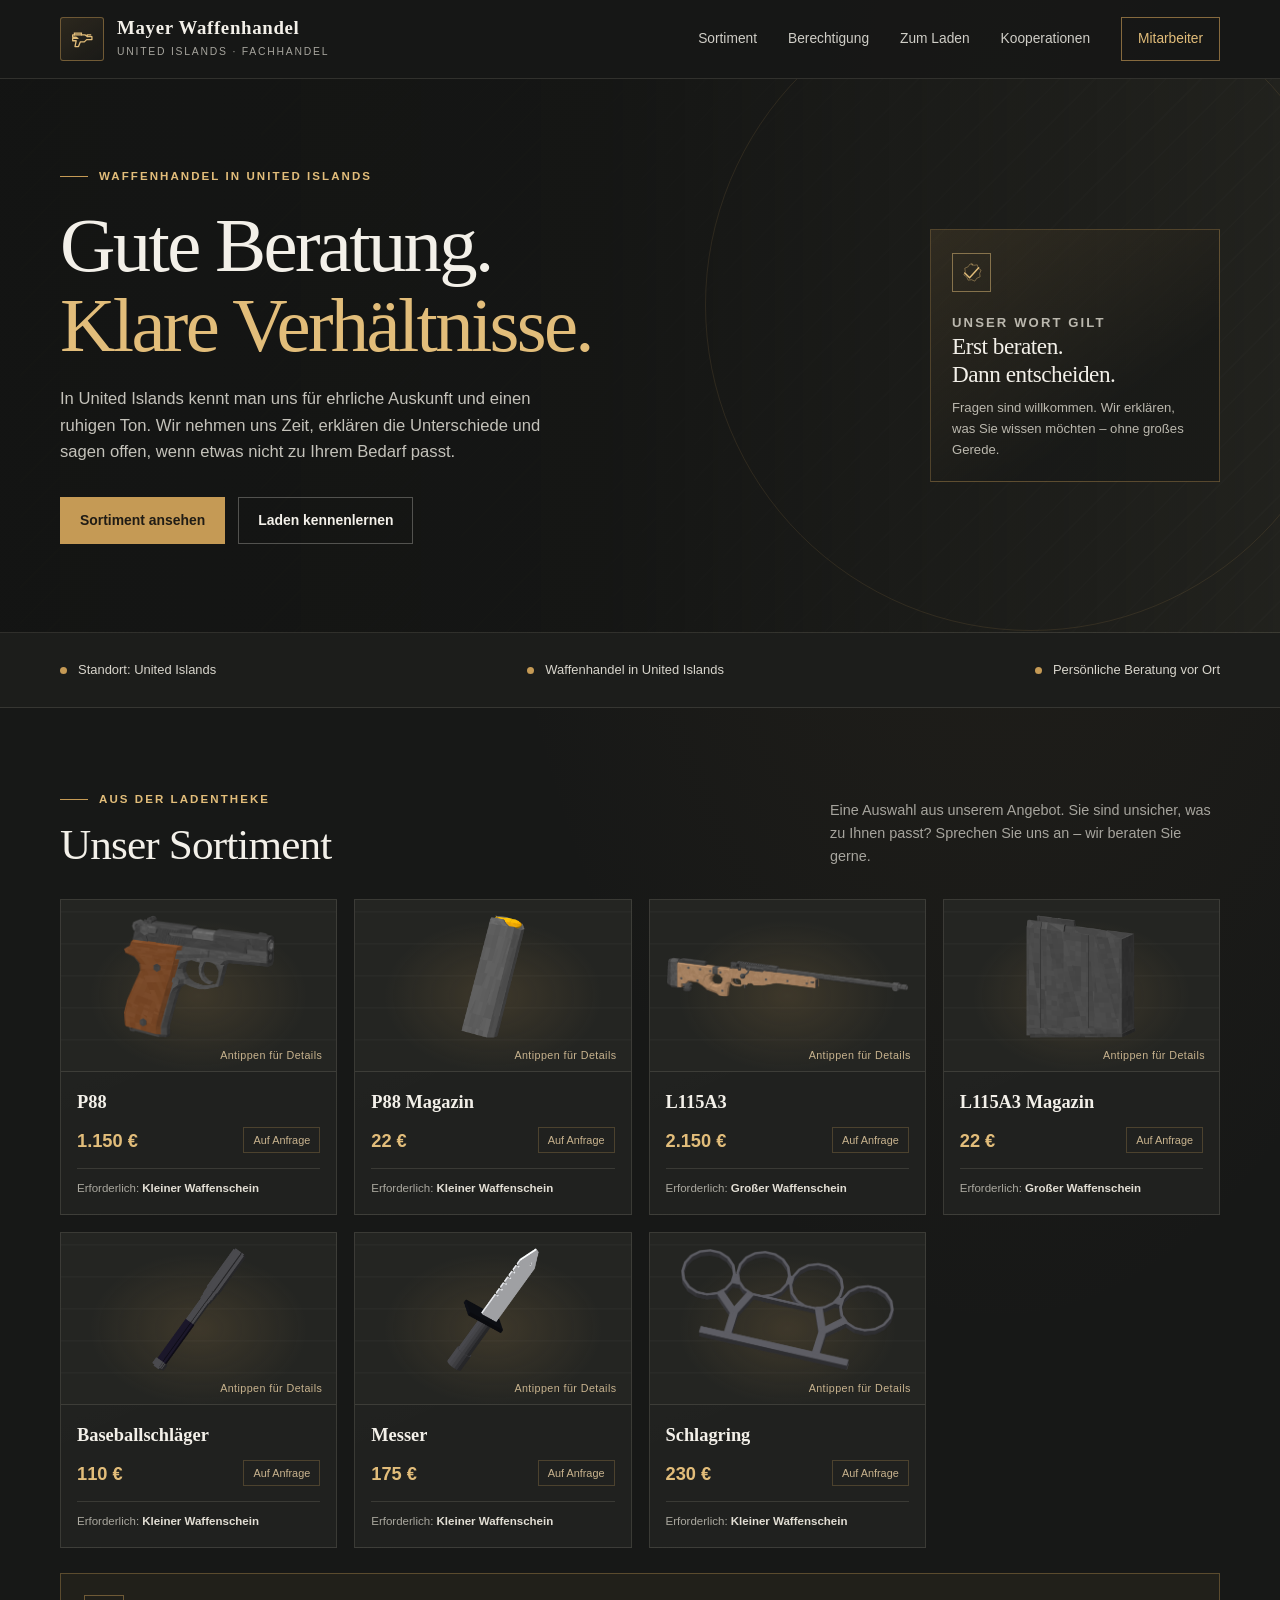
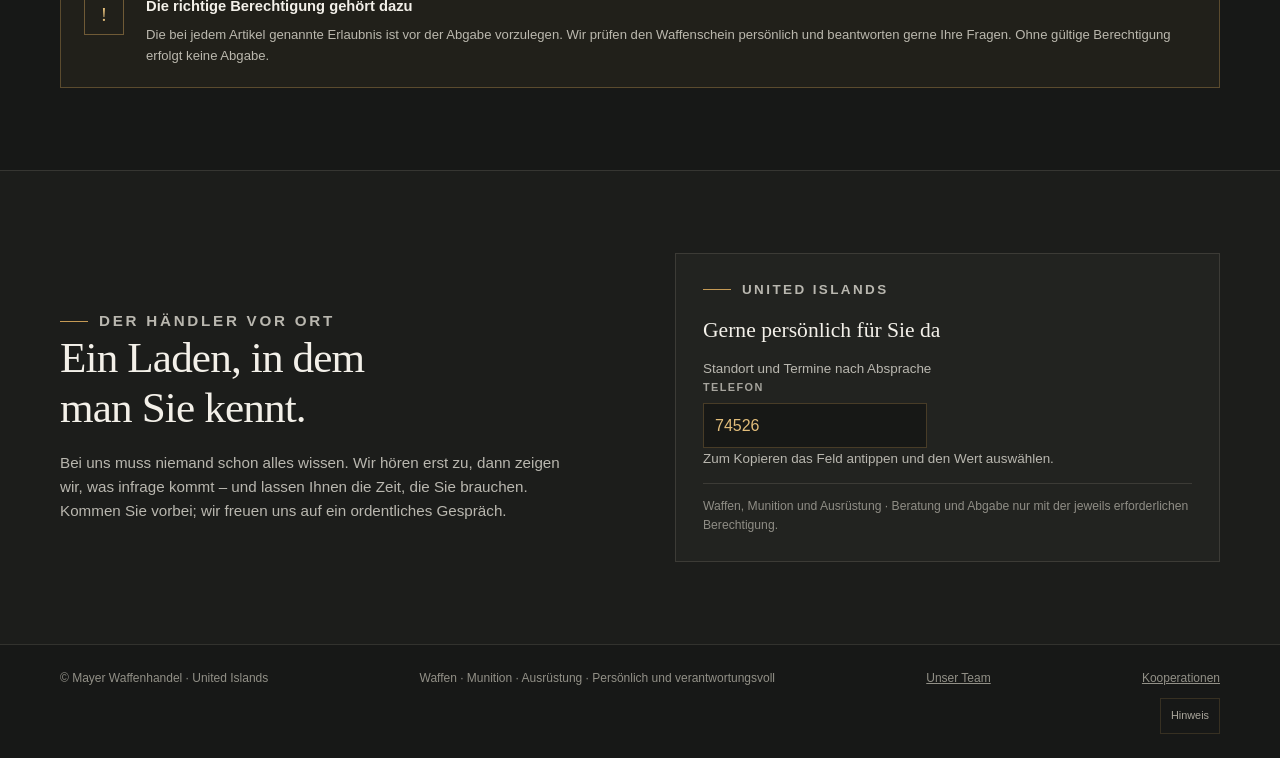
==== index.html @ 2ababf5a "Add files via upload" ====
<!doctype html>
<html lang="de">
<head>
  <meta charset="utf-8">
  <meta name="viewport" content="width=device-width, initial-scale=1">
  <meta name="theme-color" content="#171817">
  <meta name="description" content="Mayer Waffenhandel in United Islands – Waffen, Munition und Ausrüstung mit persönlicher Beratung.">
  <title>Mayer Waffenhandel | United Islands</title>
  <style>
    :root {
      color-scheme: dark;
      --ink: #f3f0e9;
      --muted: #a6a49d;
      --gold: #c59a55;
      --gold-light: #e2bd7a;
      --panel: #20211f;
      --line: rgba(233, 223, 201, .13);
      --background: #171817;
      --max-width: 1160px;
    }

    * { box-sizing: border-box; }

    body {
      margin: 0;
      background:
        radial-gradient(ellipse at 78% 5%, rgba(130, 99, 53, .11), transparent 34rem),
        var(--background);
      color: var(--ink);
      font-family: "Segoe UI", Arial, sans-serif;
      line-height: 1.6;
    }

    a { color: inherit; }

    a:focus-visible {
      outline: 2px solid var(--gold-light);
      outline-offset: 4px;
    }

    .container {
      width: min(var(--max-width), calc(100% - 48px));
      margin-inline: auto;
    }

    .site-header {
      position: sticky;
      z-index: 5;
      top: 0;
      border-bottom: 1px solid var(--line);
      background: rgba(23, 24, 23, .94);
    }

    .header-inner {
      min-height: 78px;
      display: flex;
      align-items: center;
      justify-content: space-between;
      gap: 28px;
    }

    .brand {
      display: inline-flex;
      align-items: center;
      gap: 13px;
      text-decoration: none;
    }

    .brand-mark {
      width: 44px;
      height: 44px;
      display: grid;
      place-items: center;
      border: 1px solid rgba(197, 154, 85, .48);
      border-radius: 3px;
      color: var(--gold-light);
      background: linear-gradient(145deg, rgba(197, 154, 85, .13), rgba(197, 154, 85, .025));
    }

    .brand-mark svg { width: 28px; height: 28px; }

    .brand-name {
      display: block;
      font-family: Georgia, "Times New Roman", serif;
      font-size: 1.18rem;
      font-weight: 700;
      letter-spacing: .035em;
      line-height: 1.2;
    }

    .brand-caption {
      display: block;
      margin-top: 4px;
      color: var(--muted);
      font-size: .65rem;
      letter-spacing: .17em;
      text-transform: uppercase;
    }

    .main-nav {
      display: flex;
      align-items: center;
      gap: 31px;
    }

    .main-nav a {
      color: #d0cec7;
      font-size: .86rem;
      text-decoration: none;
    }

    .main-nav a:hover { color: var(--gold-light); }

    .nav-contact {
      padding: 10px 16px;
      border: 1px solid rgba(197, 154, 85, .64);
      color: var(--gold-light) !important;
    }

    .hero {
      position: relative;
      overflow: hidden;
      min-height: 520px;
      display: flex;
      align-items: center;
      border-bottom: 1px solid var(--line);
      background:
        linear-gradient(90deg, rgba(19, 20, 19, .97) 0%, rgba(19, 20, 19, .91) 47%, rgba(19, 20, 19, .35) 100%),
        repeating-linear-gradient(135deg, transparent 0 23px, rgba(255, 255, 255, .018) 24px 25px),
        #292923;
    }

    .hero::after {
      position: absolute;
      top: -18%;
      right: -6%;
      width: min(54vw, 650px);
      aspect-ratio: 1;
      border: 1px solid rgba(197, 154, 85, .13);
      border-radius: 50%;
      content: "";
      pointer-events: none;
    }

    .hero-inner {
      position: relative;
      z-index: 1;
      display: grid;
      grid-template-columns: minmax(0, 1fr) 290px;
      align-items: center;
      gap: 54px;
      padding-block: 88px;
    }

    .hero-copy-block { max-width: 690px; }

    .counter-note {
      padding: 23px 21px 21px;
      border: 1px solid rgba(197, 154, 85, .32);
      background: linear-gradient(145deg, rgba(197, 154, 85, .12), rgba(24, 25, 23, .82) 68%);
    }

    .counter-note-mark {
      width: 39px;
      height: 39px;
      display: grid;
      place-items: center;
      margin-bottom: 20px;
      border: 1px solid rgba(226, 189, 122, .5);
      color: var(--gold-light);
    }

    .counter-note-mark svg { width: 23px; height: 23px; }

    .counter-note-label {
      margin: 0 0 8px;
      color: var(--gold-light);
      font-size: .65rem;
      font-weight: 700;
      letter-spacing: .16em;
      text-transform: uppercase;
    }

    .counter-note h2 {
      margin: 0 0 9px;
      font-size: 1.45rem;
      line-height: 1.2;
    }

    .counter-note p {
      margin: 0;
      color: #bbb8ae;
      font-size: .82rem;
    }

    .eyebrow {
      display: flex;
      align-items: center;
      gap: 11px;
      margin: 0 0 21px;
      color: var(--gold-light);
      font-size: .72rem;
      font-weight: 700;
      letter-spacing: .18em;
      text-transform: uppercase;
    }

    .eyebrow::before {
      width: 28px;
      height: 1px;
      background: var(--gold);
      content: "";
    }

    h1, h2, h3, p { margin-top: 0; }

    h1 {
      max-width: 690px;
      margin-bottom: 20px;
      font-family: Georgia, "Times New Roman", serif;
      font-size: clamp(2.9rem, 6vw, 5.1rem);
      font-weight: 500;
      letter-spacing: -.035em;
      line-height: 1.04;
    }

    h1 span { color: var(--gold-light); }

    .hero-copy {
      max-width: 520px;
      margin-bottom: 31px;
      color: #c4c2ba;
      font-size: 1.04rem;
    }

    .hero-actions {
      display: flex;
      flex-wrap: wrap;
      align-items: center;
      gap: 13px;
    }

    .button {
      min-height: 47px;
      display: inline-flex;
      align-items: center;
      justify-content: center;
      padding: 11px 19px;
      border: 1px solid var(--gold);
      background: var(--gold);
      color: #201c15;
      font-size: .87rem;
      font-weight: 700;
      text-decoration: none;
    }

    .button:hover {
      background: var(--gold-light);
      border-color: var(--gold-light);
    }

    .button-secondary {
      border-color: rgba(243, 240, 233, .28);
      background: transparent;
      color: var(--ink);
    }

    .button-secondary:hover {
      border-color: var(--gold);
      background: rgba(197, 154, 85, .1);
      color: var(--gold-light);
    }

    .trust-strip {
      border-bottom: 1px solid var(--line);
      background: #1c1d1b;
    }

    .trust-inner {
      min-height: 74px;
      display: flex;
      align-items: center;
      justify-content: space-between;
      gap: 24px;
    }

    .trust-item {
      display: flex;
      align-items: center;
      gap: 11px;
      color: #d8d5cc;
      font-size: .81rem;
    }

    .trust-dot {
      width: 7px;
      height: 7px;
      flex: 0 0 7px;
      border-radius: 50%;
      background: var(--gold);
    }

    .section { padding-block: 82px; }

    .section-heading {
      display: flex;
      align-items: end;
      justify-content: space-between;
      gap: 24px;
      margin-bottom: 29px;
    }

    .section-heading .eyebrow { margin-bottom: 12px; }

    h2 {
      margin-bottom: 0;
      font-family: Georgia, "Times New Roman", serif;
      font-size: clamp(2rem, 4vw, 2.7rem);
      font-weight: 500;
      letter-spacing: -.02em;
      line-height: 1.15;
    }

    .section-intro {
      max-width: 390px;
      margin-bottom: 2px;
      color: var(--muted);
      font-size: .9rem;
    }

    .product-grid {
      display: grid;
      grid-template-columns: repeat(4, minmax(0, 1fr));
      grid-auto-rows: 1fr;
      gap: 17px;
    }

    .product-card {
      display: flex;
      flex-direction: column;
      overflow: visible;
      border: 1px solid var(--line);
      background: linear-gradient(155deg, rgba(255, 255, 255, .025), transparent 52%), var(--panel);
    }

    .product-card:hover { border-color: rgba(197, 154, 85, .55); }

    .product-image {
      position: relative;
      width: 100%;
      aspect-ratio: 16 / 10;
      flex: 0 0 auto;
      display: block;
      border-bottom: 1px solid var(--line);
      background:
        radial-gradient(ellipse at 50% 56%, rgba(197, 154, 85, .16), transparent 56%),
        repeating-linear-gradient(0deg, transparent 0 30px, rgba(255, 255, 255, .025) 31px 32px),
        #242522;
    }

    .modal-toggle,
    .disclaimer-toggle,
    .view-radio,
    .ring-radio {
      position: absolute;
      width: 1px;
      height: 1px;
      margin: -1px;
      padding: 0;
      overflow: hidden;
      clip: rect(0, 0, 0, 0);
      clip-path: inset(50%);
      white-space: nowrap;
      border: 0;
    }

    .modal-open {
      position: absolute;
      inset: 0;
      display: block;
      cursor: pointer;
    }

    .modal-toggle:focus-visible ~ .product-image .modal-open,
    .modal-toggle:focus-visible ~ .product-modal .modal-dialog,
    .modal-open:focus-visible,
    .modal-close:focus-visible,
    .modal-close-text:focus-visible,
    .view-controls label:focus-visible,
    .ring-controls label:focus-visible {
      outline: 2px solid var(--gold-light);
      outline-offset: 3px;
    }

    .disclaimer-footer-row {
      display: flex;
      justify-content: flex-end;
      margin-top: 10px;
    }

    .disclaimer-trigger {
      display: inline-flex;
      min-height: 36px;
      align-items: center;
      padding: 5px 10px;
      border: 1px solid rgba(197, 154, 85, .18);
      color: #aaa69c;
      font-size: .68rem;
      cursor: pointer;
    }

    .disclaimer-trigger:hover { color: var(--gold-light); }

    .disclaimer-toggle:focus-visible ~ .disclaimer-trigger,
    .disclaimer-close:focus-visible {
      outline: 2px solid var(--gold-light);
      outline-offset: 3px;
    }

    .disclaimer-overlay {
      position: fixed;
      z-index: 60;
      inset: 0;
      display: none;
      align-items: center;
      justify-content: center;
      padding: 18px;
    }

    .disclaimer-toggle:checked ~ .disclaimer-overlay { display: flex; }

    .disclaimer-backdrop {
      position: absolute;
      inset: 0;
      background: rgba(0, 0, 0, .78);
      cursor: pointer;
    }

    .disclaimer-dialog {
      position: relative;
      z-index: 1;
      width: min(100%, 420px);
      padding: 22px 24px;
      border: 1px solid rgba(197, 154, 85, .3);
      background: var(--panel);
      color: #c8c5bc;
    }

    .disclaimer-dialog p {
      margin: 0;
      padding-right: 24px;
      font-size: .82rem;
      line-height: 1.6;
    }

    .disclaimer-close {
      position: absolute;
      top: 7px;
      right: 7px;
      display: inline-flex;
      width: 36px;
      height: 36px;
      align-items: center;
      justify-content: center;
      color: #aaa69c;
      font-size: 1.2rem;
      cursor: pointer;
    }

    .modal-open img {
      position: absolute;
      top: 14px;
      left: 14px;
      width: calc(100% - 28px);
      height: calc(100% - 46px);
      max-width: 100%;
      max-height: 100%;
      object-fit: contain;
    }

    .preview-prompt {
      position: absolute;
      right: 14px;
      bottom: 7px;
      color: #c8b38e;
      font-size: .67rem;
      letter-spacing: .04em;
    }

    .product-modal {
      position: fixed;
      z-index: 50;
      inset: 0;
      display: none;
      align-items: center;
      justify-content: center;
      overflow-y: auto;
      padding: 24px;
    }

    .modal-toggle:checked ~ .product-modal { display: flex; }

    .modal-backdrop {
      position: fixed;
      z-index: 0;
      inset: 0;
      background: rgba(0, 0, 0, .78);
      cursor: pointer;
    }

    .modal-dialog {
      position: relative;
      z-index: 1;
      width: min(100%, 1040px);
      max-height: calc(100vh - 48px);
      display: grid;
      grid-template-columns: minmax(0, 1.25fr) minmax(270px, .75fr);
      overflow-y: auto;
      border: 1px solid rgba(197, 154, 85, .42);
      background: var(--panel);
      color: var(--ink);
    }

    .modal-close {
      position: absolute;
      z-index: 3;
      top: 10px;
      right: 10px;
      width: 48px;
      height: 48px;
      display: grid;
      place-items: center;
      border: 1px solid rgba(233, 223, 201, .3);
      background: #171817;
      color: var(--ink);
      font-size: 1.55rem;
      line-height: 1;
      cursor: pointer;
    }

    .modal-visual {
      min-width: 0;
      display: flex;
      flex-direction: column;
      justify-content: center;
      padding: 26px;
      border-right: 1px solid var(--line);
    }

    .modal-view-radio,
    .ring-radio {
      position: absolute;
      width: 1px;
      height: 1px;
      margin: -1px;
      padding: 0;
      overflow: hidden;
      clip: rect(0, 0, 0, 0);
      clip-path: inset(50%);
      white-space: nowrap;
      border: 0;
    }

    .view-controls,
    .ring-controls {
      display: grid;
      grid-template-columns: repeat(5, minmax(0, 1fr));
      gap: 7px;
      margin-top: 14px;
    }

    .ring-controls { grid-template-columns: repeat(3, minmax(0, 1fr)); }

    .view-controls label,
    .ring-controls label,
    .modal-close-text {
      min-height: 44px;
      display: flex;
      align-items: center;
      justify-content: center;
      padding: 6px;
      border: 1px solid var(--line);
      background: #171816;
      color: #d0cec7;
      font: inherit;
      font-size: .78rem;
      line-height: 1.2;
      overflow-wrap: anywhere;
      text-align: center;
      cursor: pointer;
    }

    .modal-view-radio[value="schraeg"]:checked ~ .view-controls label[for$="-schraeg"],
    .modal-view-radio[value="seite"]:checked ~ .view-controls label[for$="-seite"],
    .modal-view-radio[value="gegenseite"]:checked ~ .view-controls label[for$="-gegenseite"],
    .modal-view-radio[value="hinten"]:checked ~ .view-controls label[for$="-hinten"],
    .modal-view-radio[value="oben"]:checked ~ .view-controls label[for$="-oben"],
    .ring-radio[value="schwarz"]:checked ~ .ring-controls label[for$="-schwarz"],
    .ring-radio[value="silber"]:checked ~ .ring-controls label[for$="-silber"],
    .ring-radio[value="gold"]:checked ~ .ring-controls label[for$="-gold"] {
      border-color: var(--gold);
      background: rgba(197, 154, 85, .16);
      color: var(--gold-light);
    }

    .modal-view-radio[value="schraeg"]:focus-visible ~ .view-controls label[for$="-schraeg"],
    .modal-view-radio[value="seite"]:focus-visible ~ .view-controls label[for$="-seite"],
    .modal-view-radio[value="gegenseite"]:focus-visible ~ .view-controls label[for$="-gegenseite"],
    .modal-view-radio[value="hinten"]:focus-visible ~ .view-controls label[for$="-hinten"],
    .modal-view-radio[value="oben"]:focus-visible ~ .view-controls label[for$="-oben"],
    .ring-radio[value="schwarz"]:focus-visible ~ .ring-controls label[for$="-schwarz"],
    .ring-radio[value="silber"]:focus-visible ~ .ring-controls label[for$="-silber"],
    .ring-radio[value="gold"]:focus-visible ~ .ring-controls label[for$="-gold"] {
      outline: 2px solid var(--gold-light);
      outline-offset: 2px;
    }

    .view-gallery,
    .ring-gallery {
      position: relative;
      width: 100%;
      aspect-ratio: 4 / 3;
      display: grid;
      place-items: center;
      background:
        radial-gradient(ellipse at 50% 56%, rgba(197, 154, 85, .12), transparent 60%),
        #242522;
    }

    .ring-gallery::before {
      position: absolute;
      z-index: 0;
      width: min(72%, 420px);
      aspect-ratio: 1;
      border-radius: 50%;
      background: radial-gradient(circle, #d0cdc4 0%, #b1aea6 56%, rgba(177, 174, 166, .13) 72%, transparent 73%);
      content: "";
    }

    .ring-radio[value="silber"]:checked ~ .ring-gallery::before {
      background: radial-gradient(circle, #555750 0%, #3b3d39 56%, rgba(59, 61, 57, .14) 72%, transparent 73%);
    }

    .ring-radio[value="gold"]:checked ~ .ring-gallery::before {
      background: radial-gradient(circle, #625441 0%, #3e3b34 56%, rgba(62, 59, 52, .14) 72%, transparent 73%);
    }

    .view-gallery img.view-image,
    .ring-gallery img.ring-image,
    .single-gallery img {
      position: absolute;
      inset: 0;
      width: 100%;
      height: 100%;
      max-width: 100%;
      max-height: 100%;
      display: none;
      object-fit: contain;
    }

    .ring-gallery img.ring-image { z-index: 1; }

    .modal-view-radio[value="schraeg"]:checked ~ .view-gallery img.view-schraeg,
    .modal-view-radio[value="seite"]:checked ~ .view-gallery img.view-seite,
    .modal-view-radio[value="gegenseite"]:checked ~ .view-gallery img.view-gegenseite,
    .modal-view-radio[value="hinten"]:checked ~ .view-gallery img.view-hinten,
    .modal-view-radio[value="oben"]:checked ~ .view-gallery img.view-oben,
    .ring-radio[value="schwarz"]:checked ~ .ring-gallery img.ring-schwarz,
    .ring-radio[value="silber"]:checked ~ .ring-gallery img.ring-silber,
    .ring-radio[value="gold"]:checked ~ .ring-gallery img.ring-gold {
      display: block;
    }

    .single-gallery {
      position: relative;
      width: 100%;
      aspect-ratio: 4 / 3;
      display: grid;
      place-items: center;
      background:
        radial-gradient(ellipse at 50% 56%, rgba(197, 154, 85, .12), transparent 60%),
        #242522;
    }

    .single-gallery img { display: block; }

    .modal-info {
      min-width: 0;
      display: flex;
      flex-direction: column;
      padding: 34px 28px 26px;
    }

    .modal-category {
      margin: 0 0 9px;
      color: var(--gold-light);
      font-size: .68rem;
      font-weight: 700;
      letter-spacing: .15em;
      text-transform: uppercase;
    }

    .modal-info h2 {
      margin: 0 54px 22px 0;
      font-family: Georgia, "Times New Roman", serif;
      font-size: clamp(1.65rem, 3vw, 2.35rem);
      line-height: 1.15;
    }

    .modal-facts {
      display: grid;
      gap: 14px;
      margin: 0;
    }

    .modal-facts div { padding-bottom: 11px; border-bottom: 1px solid var(--line); }
    .modal-facts dt { color: var(--muted); font-size: .68rem; letter-spacing: .12em; text-transform: uppercase; }
    .modal-facts dd { margin: 4px 0 0; color: var(--ink); }
    .modal-facts .modal-price { color: var(--gold-light); font-size: 1.2rem; font-weight: 700; }
    .modal-facts .modal-permit { color: #e2ded4; }
    .modal-close-text { width: 100%; margin-top: auto; padding: 10px 12px; color: var(--gold-light); }

    body:has(.modal-toggle:checked) { overflow: hidden; }
    .image-label {
      position: absolute;
      right: 12px;
      bottom: 10px;
      color: rgba(238, 232, 219, .55);
      font-size: .68rem;
      letter-spacing: .12em;
      text-transform: uppercase;
    }

    .product-info {
      flex: 1;
      display: flex;
      flex-direction: column;
      padding: 16px 16px 17px;
    }

    .product-info h3 {
      min-height: 27px;
      margin-bottom: 8px;
      font-family: Georgia, "Times New Roman", serif;
      font-size: 1.15rem;
      font-weight: 600;
    }

    .product-bottom {
      display: flex;
      align-items: center;
      justify-content: space-between;
      gap: 8px;
      margin-bottom: 13px;
    }

    .price {
      color: var(--gold-light);
      font-size: 1.14rem;
      font-weight: 700;
      white-space: nowrap;
    }

    .availability {
      padding: 5px 9px;
      border: 1px solid rgba(197, 154, 85, .27);
      color: #c8b38e;
      font-size: .68rem;
      line-height: 1.3;
      text-align: right;
    }

    .permit {
      display: block;
      margin-top: auto;
      padding-top: 10px;
      border-top: 1px solid var(--line);
      color: #aaa89f;
      font-size: .72rem;
    }

    .permit strong {
      color: #e2ded4;
      font-weight: 600;
    }

    .product-variants {
      display: flex;
      flex-wrap: wrap;
      gap: 7px;
      margin: 0 0 12px;
    }

    .variant-chip {
      display: inline-flex;
      align-items: center;
      gap: 6px;
      padding: 4px 8px;
      border: 1px solid var(--line);
      color: #d1cec6;
      font-size: .68rem;
    }

    .variant-swatch {
      width: 9px;
      height: 9px;
      border: 1px solid rgba(255, 255, 255, .4);
      border-radius: 50%;
    }

    .swatch-black { background: #171717; }
    .swatch-silver { background: #c4c5c5; }
    .swatch-gold { background: #c59a55; }

    .notice {
      display: grid;
      grid-template-columns: 44px 1fr;
      gap: 18px;
      margin-top: 25px;
      padding: 21px 23px;
      border: 1px solid rgba(197, 154, 85, .35);
      background: rgba(197, 154, 85, .055);
    }

    .notice-icon {
      width: 40px;
      height: 40px;
      display: grid;
      place-items: center;
      border: 1px solid rgba(197, 154, 85, .48);
      color: var(--gold-light);
      font-family: Georgia, "Times New Roman", serif;
      font-size: 1.2rem;
    }

    .notice h3 {
      margin: 0 0 5px;
      font-size: .92rem;
      font-weight: 700;
    }

    .notice p {
      margin: 0;
      color: #bbb8ae;
      font-size: .82rem;
    }

    .about-section {
      border-top: 1px solid var(--line);
      background: #1c1d1b;
    }

    .about-grid {
      display: grid;
      grid-template-columns: 1fr 1fr;
      align-items: center;
      gap: 70px;
    }

    .about-copy p {
      max-width: 520px;
      margin: 18px 0 0;
      color: #b9b7af;
      font-size: .95rem;
    }

    .license-panel {
      padding: 25px 27px;
      border: 1px solid var(--line);
      background: #222320;
    }

    .license-panel .eyebrow { margin-bottom: 13px; }

    .license-panel h3 {
      margin-bottom: 10px;
      font-family: Georgia, "Times New Roman", serif;
      font-size: 1.35rem;
      font-weight: 500;
    }

    .license-panel p {
      margin: 0;
      color: #b9b7af;
      font-size: .84rem;
    }

    .license-panel .legal-small {
      margin-top: 13px;
      padding-top: 13px;
      border-top: 1px solid var(--line);
      color: #8f8d85;
      font-size: .76rem;
    }

    .team-section {
      border-top: 1px solid var(--line);
      background:
        radial-gradient(ellipse at 12% 42%, rgba(130, 99, 53, .08), transparent 35rem),
        #191a18;
    }

    .team-card {
      display: grid;
      grid-template-columns: minmax(270px, .88fr) 1.12fr;
      overflow: hidden;
      margin-top: 30px;
      border: 1px solid var(--line);
      background: var(--panel);
    }

    .team-portrait {
      position: relative;
      min-height: 420px;
      overflow: hidden;
      background: #252622;
    }

    .team-portrait::after {
      position: absolute;
      inset: 45% 0 0;
      background: linear-gradient(transparent, rgba(17, 18, 17, .72));
      content: "";
      pointer-events: none;
    }

    .team-portrait img {
      position: absolute;
      inset: 0;
      width: 100%;
      height: 100%;
      object-fit: cover;
      object-position: 50% 43%;
    }

    .team-portrait-caption {
      position: absolute;
      z-index: 1;
      right: 20px;
      bottom: 17px;
      left: 20px;
      color: #f3f0e9;
      font-size: .74rem;
      letter-spacing: .1em;
      text-transform: uppercase;
    }

    .team-details {
      align-self: center;
      padding: clamp(26px, 5vw, 54px);
    }

    .team-role {
      margin-bottom: 7px;
      color: var(--gold-light);
      font-size: .73rem;
      font-weight: 700;
      letter-spacing: .14em;
      text-transform: uppercase;
    }

    .team-details h3 {
      margin-bottom: 15px;
      font-family: Georgia, "Times New Roman", serif;
      font-size: clamp(2.1rem, 4vw, 3rem);
      font-weight: 500;
      letter-spacing: -.025em;
      line-height: 1.1;
    }

    .team-bio {
      max-width: 460px;
      margin-bottom: 27px;
      color: #bbb8ae;
      font-size: .92rem;
    }

    .team-contact-list {
      display: grid;
      gap: 13px;
    }

    .team-contact {
      padding: 15px 16px;
      border: 1px solid var(--line);
      background: rgba(255, 255, 255, .018);
    }

    .team-contact-label {
      display: block;
      margin-bottom: 6px;
      color: var(--muted);
      font-size: .68rem;
      font-weight: 700;
      letter-spacing: .13em;
      text-transform: uppercase;
    }

    .copy-row {
      display: flex;
      align-items: stretch;
      gap: 8px;
    }

    .copy-value {
      min-width: 0;
      flex: 1;
      padding: 9px 11px;
      border: 1px solid rgba(197, 154, 85, .28);
      background: #171816;
      color: var(--gold-light);
      font: inherit;
      font-size: 1rem;
      user-select: all;
    }

    .copy-status {
      min-height: 1.5em;
      margin: 12px 0 0;
      color: #c8b38e;
      font-size: .76rem;
    }

    .site-footer {
      padding-block: 24px;
      border-top: 1px solid var(--line);
      color: #929087;
      font-size: .75rem;
    }

    .footer-inner {
      display: flex;
      justify-content: space-between;
      gap: 20px;
    }

    @media (max-width: 900px) {
      .product-grid { grid-template-columns: repeat(2, minmax(0, 1fr)); }
      .hero { min-height: 470px; }
      .hero-inner { grid-template-columns: minmax(0, 1fr) 245px; gap: 30px; }
      .about-grid { gap: 38px; }
    }

    @media (max-width: 700px) {
      .main-nav { gap: 9px; }
      .main-nav a:not(.nav-contact):not([href="#sortiment"]) { display: none; }
    }

    @media (max-width: 620px) {
      .container { width: min(100% - 34px, var(--max-width)); }
      .header-inner { min-height: 68px; gap: 10px; }
      .brand-mark { width: 39px; height: 39px; }
      .brand-name { font-size: 1rem; }
      .brand-caption { font-size: .56rem; }
      .main-nav { gap: 9px; }
      .main-nav a:not(.nav-contact):not([href="#sortiment"]) { display: none; }
      .main-nav a[href="#sortiment"] { display: inline; font-size: .72rem; }
      .nav-contact { padding: 8px 10px; font-size: .72rem !important; white-space: nowrap; }
      .hero { min-height: 450px; }
      .hero-inner { grid-template-columns: 1fr; gap: 0; padding-block: 66px; }
      .hero::after { right: -37%; width: 90vw; }
      .counter-note { display: none; }
      h1 { font-size: clamp(2.65rem, 12vw, 4rem); }
      .hero-copy { max-width: 410px; font-size: .94rem; }
      .trust-inner { min-height: auto; align-items: flex-start; flex-direction: column; gap: 11px; padding-block: 17px; }
      .trust-item { font-size: .76rem; }
      .section { padding-block: 61px; }
      .section-heading { align-items: flex-start; flex-direction: column; gap: 11px; }
      .section-intro { max-width: 480px; }
      .product-grid { gap: 11px; }
      .product-info { padding: 13px 11px 14px; }
      .product-info h3 { min-height: 48px; font-size: 1rem; line-height: 1.3; }
      .product-bottom { align-items: flex-start; flex-direction: column; gap: 5px; }
      .availability { text-align: left; }
      .permit { min-height: 43px; font-size: .67rem; }
      .notice { grid-template-columns: 36px 1fr; gap: 12px; padding: 16px; }
      .notice-icon { width: 34px; height: 34px; }
      .about-grid { grid-template-columns: 1fr; gap: 25px; }
      .license-panel { padding: 21px; }
      .team-card { grid-template-columns: 1fr; }
      .team-portrait { min-height: 320px; max-height: 430px; }
      .team-details { padding: 27px 22px 25px; }
      .footer-inner { flex-direction: column; gap: 7px; }
    }

    @media (max-width: 420px) {
      .brand { gap: 8px; }
      .brand-name { font-size: .88rem; letter-spacing: 0; }
      .brand-caption { display: none; }
      .header-inner { gap: 6px; }
      .main-nav { gap: 7px; }
      .main-nav a[href="#sortiment"] { font-size: .67rem; }
      .nav-contact { padding: 7px 8px; font-size: .67rem !important; }
      .product-grid {
        grid-template-columns: 1fr;
        grid-auto-rows: auto;
      }
      .product-info h3 { min-height: 0; }
      .product-bottom { align-items: center; flex-direction: row; }
      .permit { min-height: 0; }
    }

    @media (max-width: 699px) {
      .product-modal { align-items: flex-start; padding: 10px; }
      .modal-dialog {
        width: 100%;
        max-height: calc(100vh - 20px);
        grid-template-columns: minmax(0, 1fr);
      }
      .modal-visual { padding: 14px; border-right: 0; border-bottom: 1px solid var(--line); }
      .modal-info { min-height: 290px; padding: 24px 20px 20px; }
      .modal-close { top: 7px; right: 7px; }
      .view-controls { gap: 5px; }
      .view-controls label { padding: 5px 3px; font-size: .68rem; }
    }
  </style>
</head>
<body>
  <header class="site-header">
    <div class="container header-inner">
      <a class="brand" href="#start" aria-label="Mayer Waffenhandel – zur Startseite">
        <span class="brand-mark" aria-hidden="true">
          <svg viewBox="0 0 48 48" fill="none" xmlns="http://www.w3.org/2000/svg">
            <path d="M8 17h21l5 3h7v5h-9l-4 4h-7l-3 8h-6l2-10h-6v-4h9l-3-2H8v-4Z" stroke="currentColor" stroke-width="2.2" stroke-linejoin="round"/>
            <path d="M11 17v-3h12v3M33 20v-3h6" stroke="currentColor" stroke-width="2.2" stroke-linecap="round"/>
          </svg>
        </span>
        <span>
          <span class="brand-name">Mayer Waffenhandel</span>
          <span class="brand-caption">United Islands · Fachhandel</span>
        </span>
      </a>
      <nav class="main-nav" aria-label="Hauptnavigation">
        <a href="#sortiment">Sortiment</a>
        <a href="#berechtigung">Berechtigung</a>
        <a href="#kontakt">Zum Laden</a>
        <a href="kooperationen.html">Kooperationen</a>
        <a class="nav-contact" href="mitarbeiter.html">Mitarbeiter</a>
      </nav>
    </div>
  </header>

  <main id="start">
    <section class="hero" aria-labelledby="hero-title">
      <div class="container hero-inner">
        <div class="hero-copy-block">
          <p class="eyebrow">Waffenhandel in United Islands</p>
          <h1 id="hero-title">Gute Beratung.<br><span>Klare Verhältnisse.</span></h1>
          <p class="hero-copy">In United Islands kennt man uns für ehrliche Auskunft und einen ruhigen Ton. Wir nehmen uns Zeit, erklären die Unterschiede und sagen offen, wenn etwas nicht zu Ihrem Bedarf passt.</p>
          <div class="hero-actions">
            <a class="button" href="#sortiment">Sortiment ansehen</a>
            <a class="button button-secondary" href="#kontakt">Laden kennenlernen</a>
          </div>
        </div>
        <aside class="counter-note" aria-label="Unser Anspruch">
          <span class="counter-note-mark" aria-hidden="true">
            <svg viewBox="0 0 48 48" fill="none" xmlns="http://www.w3.org/2000/svg">
              <path d="M10 25 20 35 39 14" stroke="currentColor" stroke-width="3" stroke-linecap="round" stroke-linejoin="round"/>
              <path d="M24 5 29 9l7-1 2 7 6 4-3 7 1 7-7 3-4 6-7-3-7 1-3-7-6-4 3-7-1-7 7-3 4-6 6 3Z" stroke="currentColor" stroke-width="1.5" opacity=".58"/>
            </svg>
          </span>
          <p class="counter-note-label">Unser Wort gilt</p>
          <h2>Erst beraten.<br>Dann entscheiden.</h2>
          <p>Fragen sind willkommen. Wir erklären, was Sie wissen möchten – ohne großes Gerede.</p>
        </aside>
      </div>
    </section>

    <div class="trust-strip" aria-label="Informationen zum Geschäft">
      <div class="container trust-inner">
        <div class="trust-item"><span class="trust-dot"></span>Standort: United Islands</div>
        <div class="trust-item"><span class="trust-dot"></span>Waffenhandel in United Islands</div>
        <div class="trust-item"><span class="trust-dot"></span>Persönliche Beratung vor Ort</div>
      </div>
    </div>

    <section class="section" id="sortiment" aria-labelledby="sortiment-title">
      <div class="container">
        <div class="section-heading">
          <div>
            <p class="eyebrow">Aus der Ladentheke</p>
            <h2 id="sortiment-title">Unser Sortiment</h2>
          </div>
          <p class="section-intro">Eine Auswahl aus unserem Angebot. Sie sind unsicher, was zu Ihnen passt? Sprechen Sie uns an – wir beraten Sie gerne.</p>
        </div>

        <div class="product-grid">
          <article class="product-card">
  <input class="modal-toggle" type="checkbox" id="details-p88" aria-label="Details zu P88 öffnen" aria-controls="dialog-p88">
  <div class="product-image"><label class="modal-open" for="details-p88" aria-label="Details zu P88 öffnen"><img src="[data-uri]" alt="P88, Produktabbildung – Schrägansicht"><span class="preview-prompt">Antippen für Details</span></label></div>
  <div class="product-info">
    <h3>P88</h3>
    <div class="product-bottom"><span class="price">1.150 €</span><span class="availability">Auf Anfrage</span></div>
    <span class="permit">Erforderlich: <strong>Kleiner Waffenschein</strong></span>
  </div>
  <div class="product-modal">
    <label class="modal-backdrop" for="details-p88" aria-label="Details zu P88 schließen"></label>
    <div class="modal-dialog" id="dialog-p88" role="dialog" aria-modal="true" aria-labelledby="heading-p88">
      <div class="modal-visual">
        <input class="modal-view-radio" type="radio" id="angle-p88-schraeg" name="angle-p88" value="schraeg" checked>
        <input class="modal-view-radio" type="radio" id="angle-p88-seite" name="angle-p88" value="seite">
        <input class="modal-view-radio" type="radio" id="angle-p88-gegenseite" name="angle-p88" value="gegenseite">
        <input class="modal-view-radio" type="radio" id="angle-p88-hinten" name="angle-p88" value="hinten">
        <input class="modal-view-radio" type="radio" id="angle-p88-oben" name="angle-p88" value="oben">
        <div class="view-gallery" role="group" aria-label="Ansichten von P88">
          <img class="view-image view-schraeg" src="[data-uri]" alt="P88, Produktabbildung – Schrägansicht">
          <img class="view-image view-seite" src="[data-uri]" alt="P88, Produktabbildung – Seitenansicht">
          <img class="view-image view-gegenseite" src="[data-uri]" alt="P88, Produktabbildung – Ansicht von der Gegenseite">
          <img class="view-image view-hinten" src="[data-uri]" alt="P88, Produktabbildung – Rückansicht">
          <img class="view-image view-oben" src="[data-uri]" alt="P88, Produktabbildung – Draufsicht">
        </div>
        <div class="view-controls" role="group" aria-label="Ansicht wählen">
          <label for="angle-p88-schraeg">Schräg</label>
          <label for="angle-p88-seite">Seite</label>
          <label for="angle-p88-gegenseite">Gegenseite</label>
          <label for="angle-p88-hinten">Hinten</label>
          <label for="angle-p88-oben">Oben</label>
        </div>
      </div>
      <div class="modal-info">
        <label class="modal-close" for="details-p88" aria-label="Fenster schließen">×</label>
        <p class="modal-category">Kurzwaffe</p>
        <h2 id="heading-p88">P88</h2>
        <dl class="modal-facts">
          <div><dt>Preis</dt><dd class="modal-price">1.150 €</dd></div>
          <div><dt>Verfügbarkeit</dt><dd>Auf Anfrage</dd></div>
          <div><dt>Berechtigung</dt><dd class="modal-permit">Erforderlich: Kleiner Waffenschein</dd></div>
        </dl>
        <label class="modal-close-text" for="details-p88">Schließen</label>
      </div>
    </div>
  </div>
</article>

          <article class="product-card">
  <input class="modal-toggle" type="checkbox" id="details-p88-magazin" aria-label="Details zu P88 Magazin öffnen" aria-controls="dialog-p88-magazin">
  <div class="product-image"><label class="modal-open" for="details-p88-magazin" aria-label="Details zu P88 Magazin öffnen"><img src="[data-uri]" alt="P88 Magazin – Schrägansicht"><span class="preview-prompt">Antippen für Details</span></label></div>
  <div class="product-info">
    <h3>P88 Magazin</h3>
    <div class="product-bottom"><span class="price">22 €</span><span class="availability">Auf Anfrage</span></div>
    <span class="permit">Erforderlich: <strong>Kleiner Waffenschein</strong></span>
  </div>
  <div class="product-modal">
    <label class="modal-backdrop" for="details-p88-magazin" aria-label="Details zu P88 Magazin schließen"></label>
    <div class="modal-dialog" id="dialog-p88-magazin" role="dialog" aria-modal="true" aria-labelledby="heading-p88-magazin">
      <div class="modal-visual">
        <input class="modal-view-radio" type="radio" id="angle-p88-magazin-schraeg" name="angle-p88-magazin" value="schraeg" checked>
        <input class="modal-view-radio" type="radio" id="angle-p88-magazin-seite" name="angle-p88-magazin" value="seite">
        <input class="modal-view-radio" type="radio" id="angle-p88-magazin-gegenseite" name="angle-p88-magazin" value="gegenseite">
        <input class="modal-view-radio" type="radio" id="angle-p88-magazin-hinten" name="angle-p88-magazin" value="hinten">
        <input class="modal-view-radio" type="radio" id="angle-p88-magazin-oben" name="angle-p88-magazin" value="oben">
        <div class="view-gallery" role="group" aria-label="Ansichten von P88 Magazin">
          <img class="view-image view-schraeg" src="[data-uri]" alt="P88 Magazin – Schrägansicht">
          <img class="view-image view-seite" src="[data-uri]" alt="P88 Magazin – Seitenansicht">
          <img class="view-image view-gegenseite" src="[data-uri]" alt="P88 Magazin – Ansicht von der Gegenseite">
          <img class="view-image view-hinten" src="[data-uri]" alt="P88 Magazin – Rückansicht">
          <img class="view-image view-oben" src="[data-uri]" alt="P88 Magazin – Draufsicht">
        </div>
        <div class="view-controls" role="group" aria-label="Ansicht wählen">
          <label for="angle-p88-magazin-schraeg">Schräg</label>
          <label for="angle-p88-magazin-seite">Seite</label>
          <label for="angle-p88-magazin-gegenseite">Gegenseite</label>
          <label for="angle-p88-magazin-hinten">Hinten</label>
          <label for="angle-p88-magazin-oben">Oben</label>
        </div>
      </div>
      <div class="modal-info">
        <label class="modal-close" for="details-p88-magazin" aria-label="Fenster schließen">×</label>
        <p class="modal-category">Zubehör</p>
        <h2 id="heading-p88-magazin">P88 Magazin</h2>
        <dl class="modal-facts">
          <div><dt>Preis</dt><dd class="modal-price">22 €</dd></div>
          <div><dt>Verfügbarkeit</dt><dd>Auf Anfrage</dd></div>
          <div><dt>Berechtigung</dt><dd class="modal-permit">Erforderlich: Kleiner Waffenschein</dd></div>
        </dl>
        <label class="modal-close-text" for="details-p88-magazin">Schließen</label>
      </div>
    </div>
  </div>
</article>

          <article class="product-card">
  <input class="modal-toggle" type="checkbox" id="details-l115a3" aria-label="Details zu L115A3 öffnen" aria-controls="dialog-l115a3">
  <div class="product-image"><label class="modal-open" for="details-l115a3" aria-label="Details zu L115A3 öffnen"><img src="[data-uri]" alt="L115A3, Produktabbildung – Schrägansicht"><span class="preview-prompt">Antippen für Details</span></label></div>
  <div class="product-info">
    <h3>L115A3</h3>
    <div class="product-bottom"><span class="price">2.150 €</span><span class="availability">Auf Anfrage</span></div>
    <span class="permit">Erforderlich: <strong>Großer Waffenschein</strong></span>
  </div>
  <div class="product-modal">
    <label class="modal-backdrop" for="details-l115a3" aria-label="Details zu L115A3 schließen"></label>
    <div class="modal-dialog" id="dialog-l115a3" role="dialog" aria-modal="true" aria-labelledby="heading-l115a3">
      <div class="modal-visual">
        <input class="modal-view-radio" type="radio" id="angle-l115a3-schraeg" name="angle-l115a3" value="schraeg" checked>
        <input class="modal-view-radio" type="radio" id="angle-l115a3-seite" name="angle-l115a3" value="seite">
        <input class="modal-view-radio" type="radio" id="angle-l115a3-gegenseite" name="angle-l115a3" value="gegenseite">
        <input class="modal-view-radio" type="radio" id="angle-l115a3-hinten" name="angle-l115a3" value="hinten">
        <input class="modal-view-radio" type="radio" id="angle-l115a3-oben" name="angle-l115a3" value="oben">
        <div class="view-gallery" role="group" aria-label="Ansichten von L115A3">
          <img class="view-image view-schraeg" src="[data-uri]" alt="L115A3, Produktabbildung – Schrägansicht">
          <img class="view-image view-seite" src="[data-uri]" alt="L115A3, Produktabbildung – Seitenansicht">
          <img class="view-image view-gegenseite" src="[data-uri]" alt="L115A3, Produktabbildung – Ansicht von der Gegenseite">
          <img class="view-image view-hinten" src="[data-uri]" alt="L115A3, Produktabbildung – Rückansicht">
          <img class="view-image view-oben" src="[data-uri]" alt="L115A3, Produktabbildung – Draufsicht">
        </div>
        <div class="view-controls" role="group" aria-label="Ansicht wählen">
          <label for="angle-l115a3-schraeg">Schräg</label>
          <label for="angle-l115a3-seite">Seite</label>
          <label for="angle-l115a3-gegenseite">Gegenseite</label>
          <label for="angle-l115a3-hinten">Hinten</label>
          <label for="angle-l115a3-oben">Oben</label>
        </div>
      </div>
      <div class="modal-info">
        <label class="modal-close" for="details-l115a3" aria-label="Fenster schließen">×</label>
        <p class="modal-category">Präzisionsgewehr</p>
        <h2 id="heading-l115a3">L115A3</h2>
        <dl class="modal-facts">
          <div><dt>Preis</dt><dd class="modal-price">2.150 €</dd></div>
          <div><dt>Verfügbarkeit</dt><dd>Auf Anfrage</dd></div>
          <div><dt>Berechtigung</dt><dd class="modal-permit">Erforderlich: Großer Waffenschein</dd></div>
        </dl>
        <label class="modal-close-text" for="details-l115a3">Schließen</label>
      </div>
    </div>
  </div>
</article>

          <article class="product-card">
  <input class="modal-toggle" type="checkbox" id="details-l115a3-magazin" aria-label="Details zu L115A3 Magazin öffnen" aria-controls="dialog-l115a3-magazin">
  <div class="product-image"><label class="modal-open" for="details-l115a3-magazin" aria-label="Details zu L115A3 Magazin öffnen"><img src="[data-uri]" alt="L115A3 Magazin – Schrägansicht"><span class="preview-prompt">Antippen für Details</span></label></div>
  <div class="product-info">
    <h3>L115A3 Magazin</h3>
    <div class="product-bottom"><span class="price">22 €</span><span class="availability">Auf Anfrage</span></div>
    <span class="permit">Erforderlich: <strong>Großer Waffenschein</strong></span>
  </div>
  <div class="product-modal">
    <label class="modal-backdrop" for="details-l115a3-magazin" aria-label="Details zu L115A3 Magazin schließen"></label>
    <div class="modal-dialog" id="dialog-l115a3-magazin" role="dialog" aria-modal="true" aria-labelledby="heading-l115a3-magazin">
      <div class="modal-visual">
        <input class="modal-view-radio" type="radio" id="angle-l115a3-magazin-schraeg" name="angle-l115a3-magazin" value="schraeg" checked>
        <input class="modal-view-radio" type="radio" id="angle-l115a3-magazin-seite" name="angle-l115a3-magazin" value="seite">
        <input class="modal-view-radio" type="radio" id="angle-l115a3-magazin-gegenseite" name="angle-l115a3-magazin" value="gegenseite">
        <input class="modal-view-radio" type="radio" id="angle-l115a3-magazin-hinten" name="angle-l115a3-magazin" value="hinten">
        <input class="modal-view-radio" type="radio" id="angle-l115a3-magazin-oben" name="angle-l115a3-magazin" value="oben">
        <div class="view-gallery" role="group" aria-label="Ansichten von L115A3 Magazin">
          <img class="view-image view-schraeg" src="[data-uri]" alt="L115A3 Magazin – Schrägansicht">
          <img class="view-image view-seite" src="[data-uri]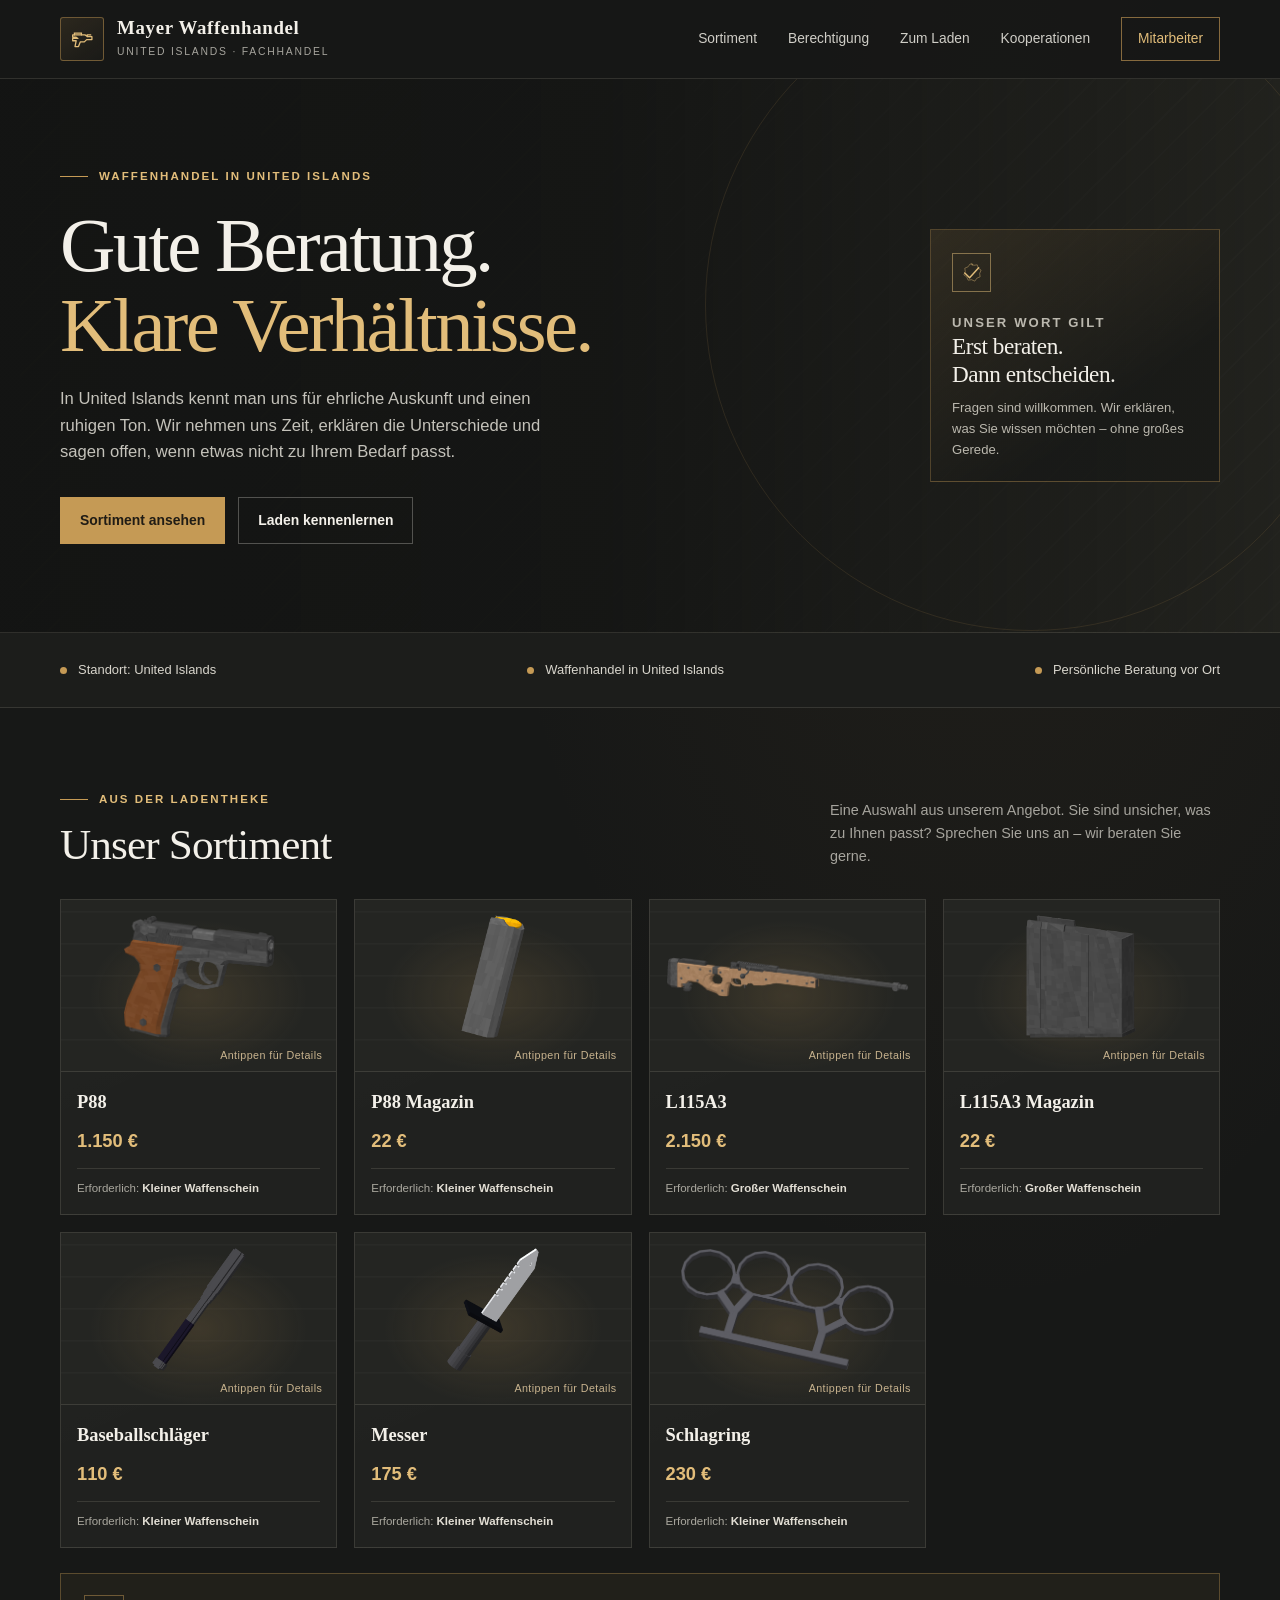
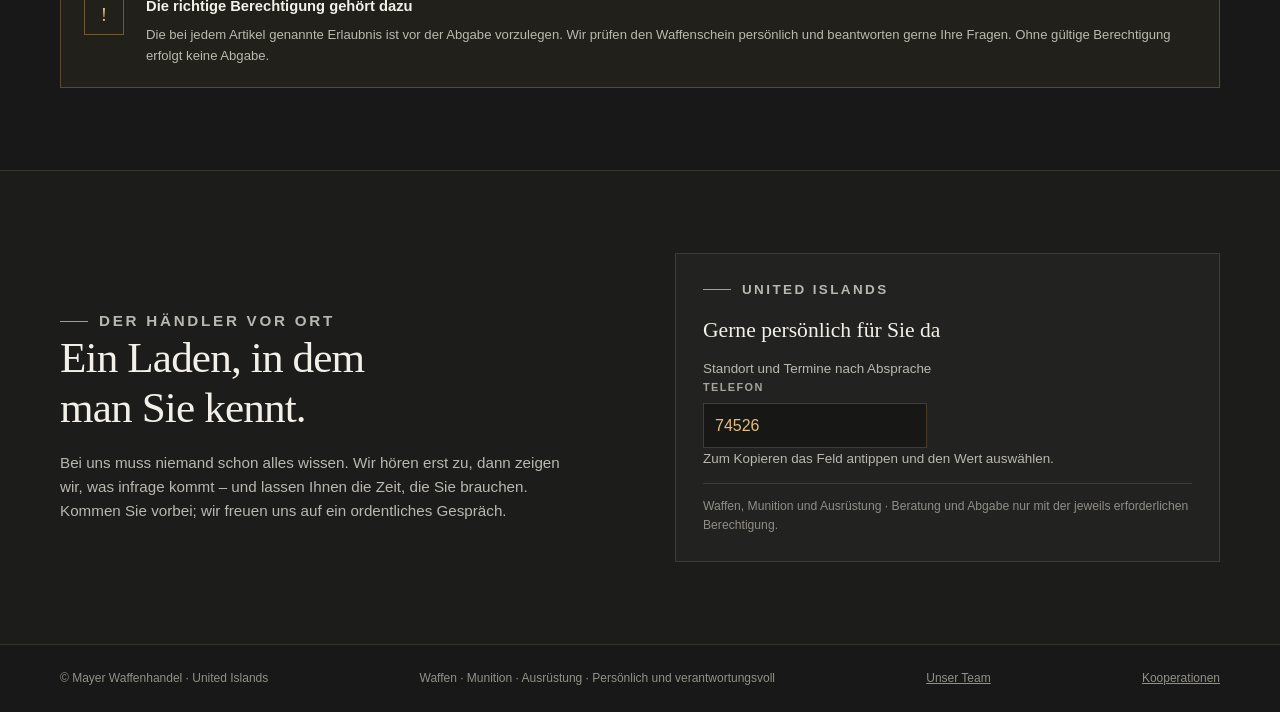
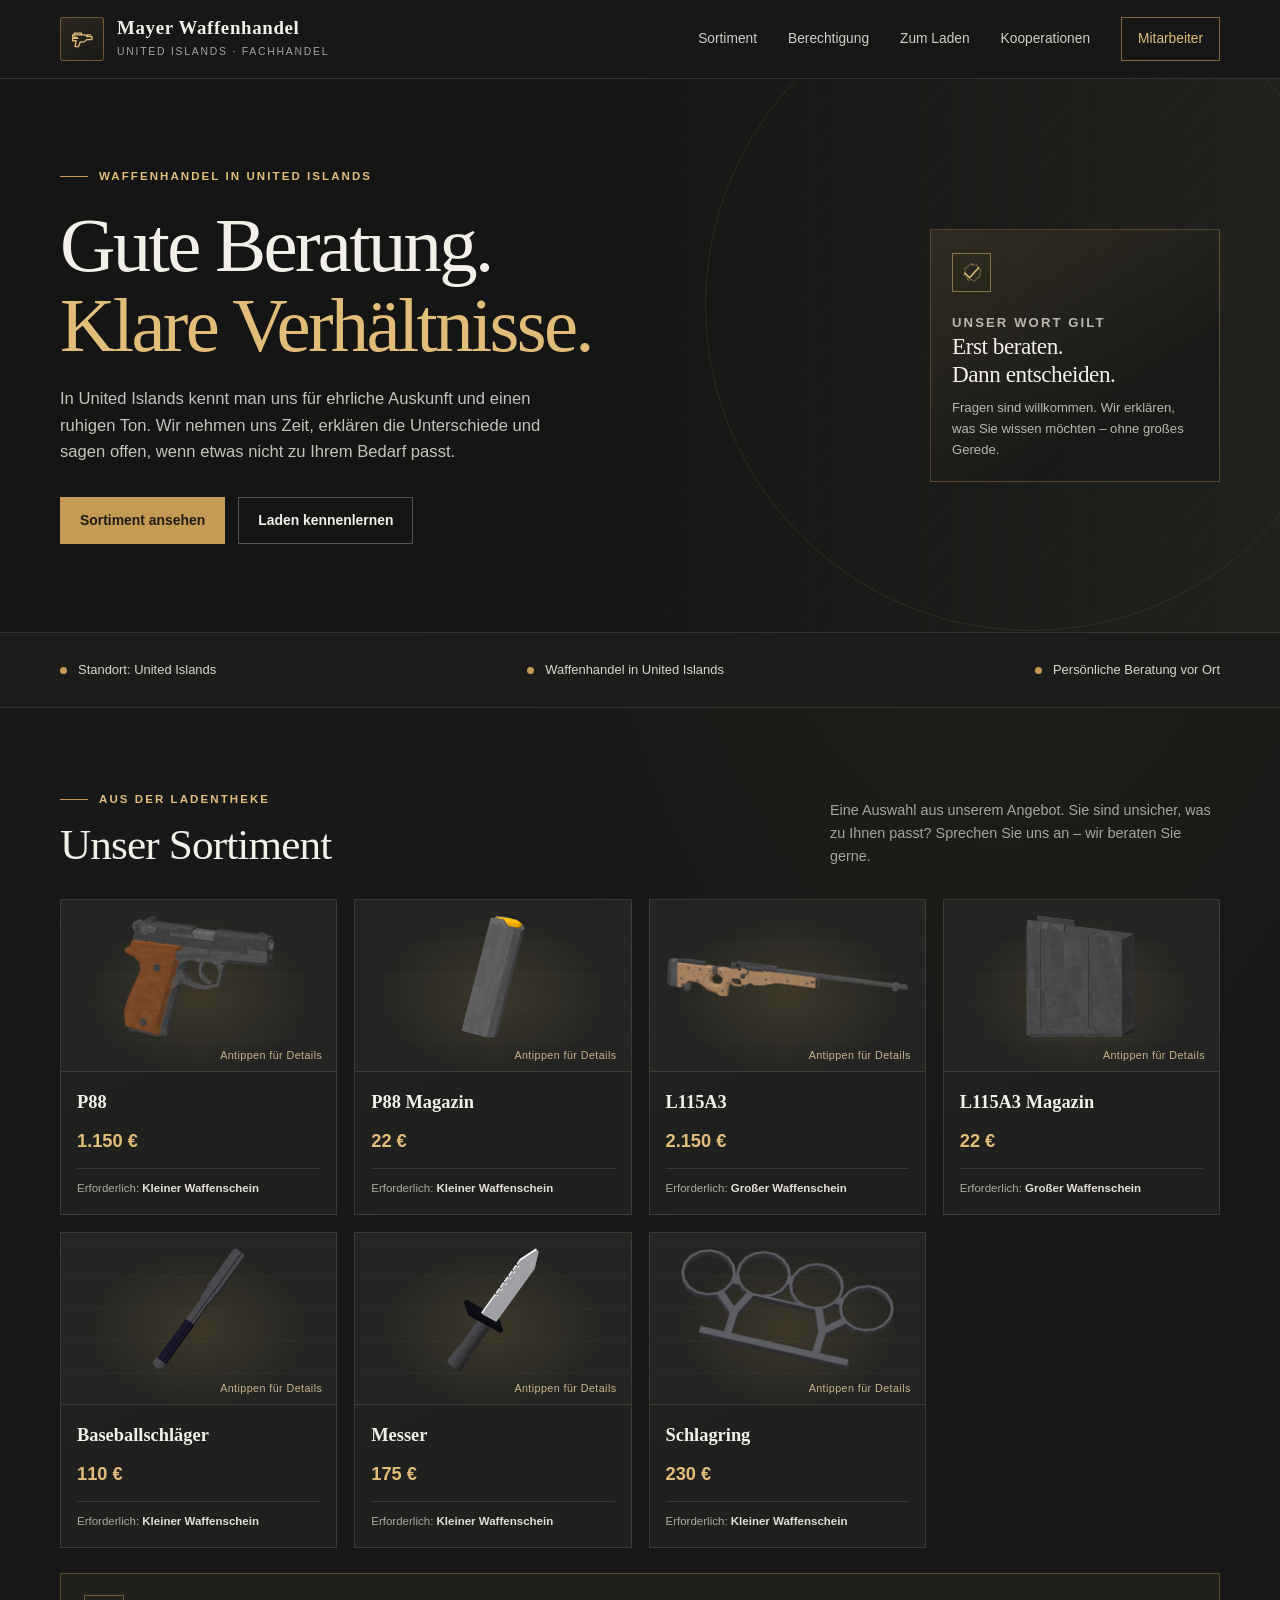
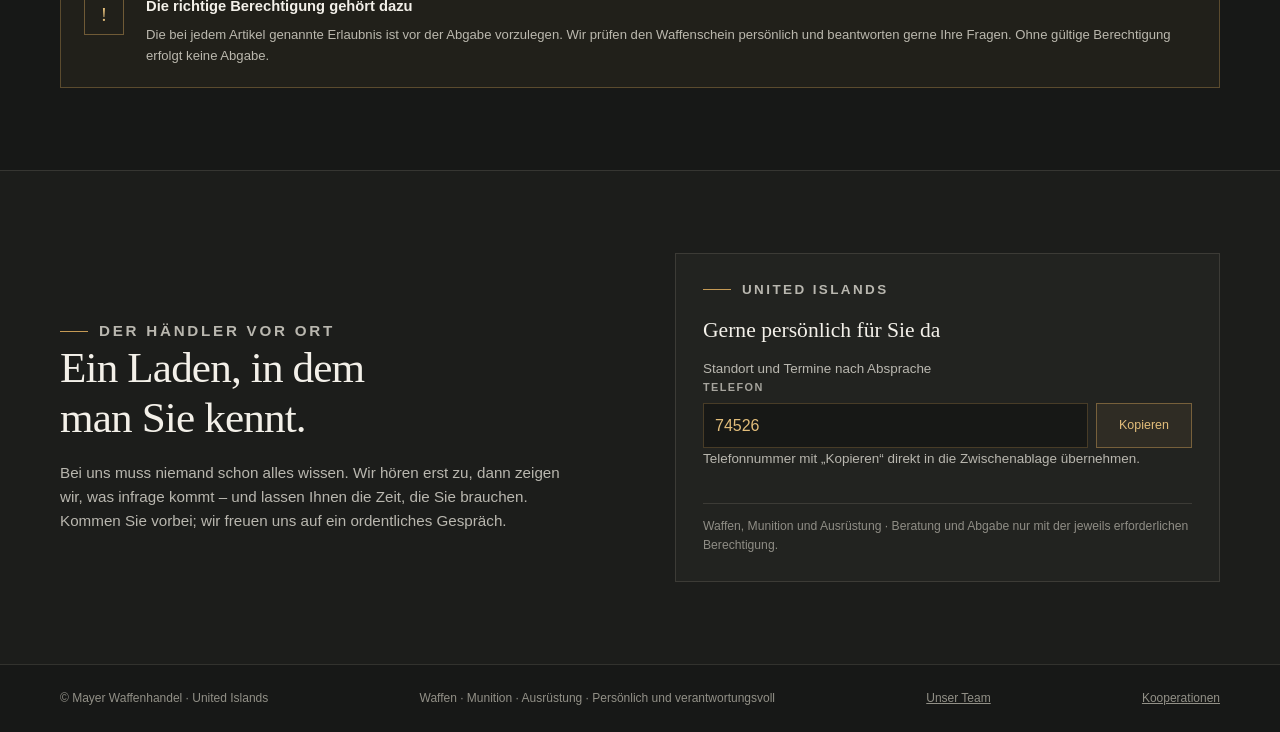
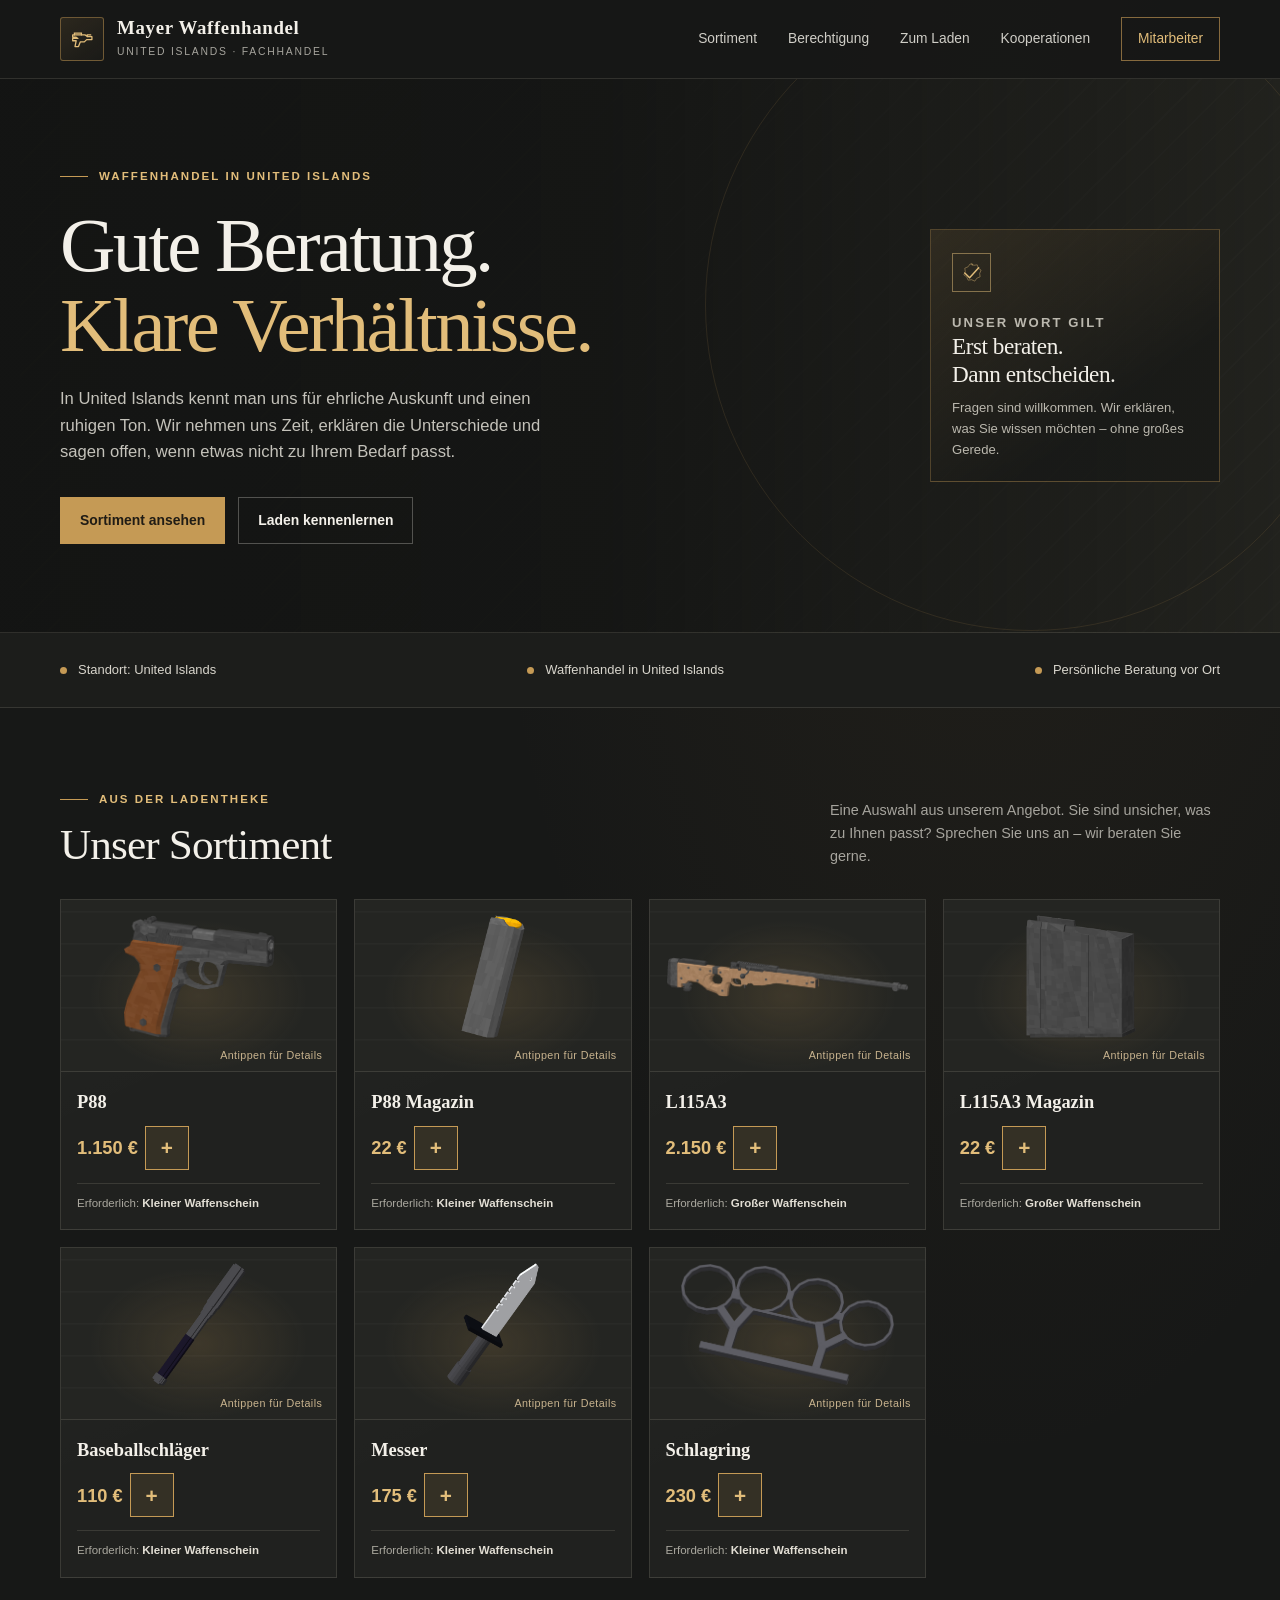
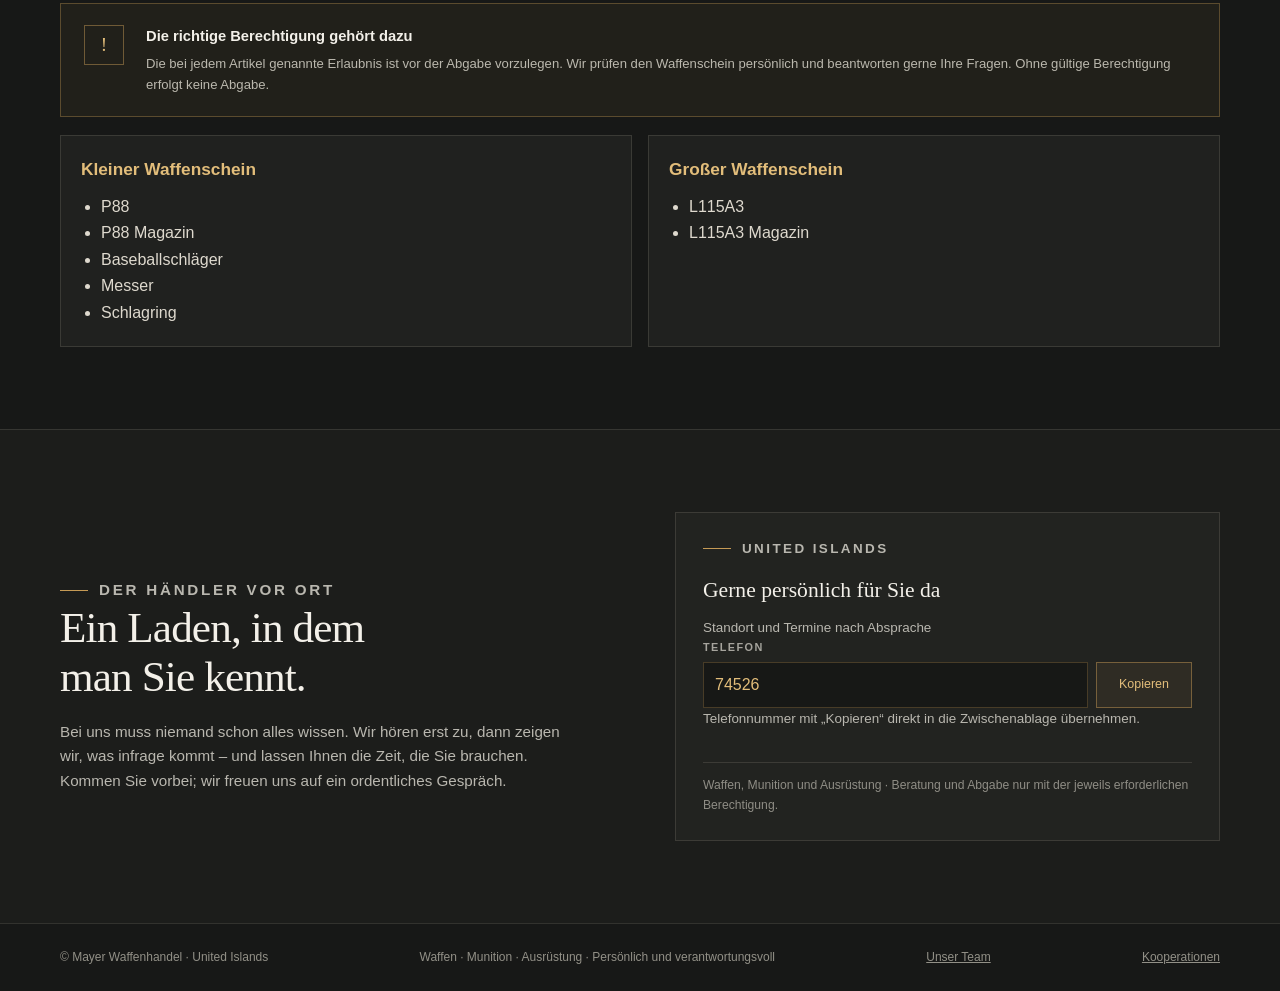
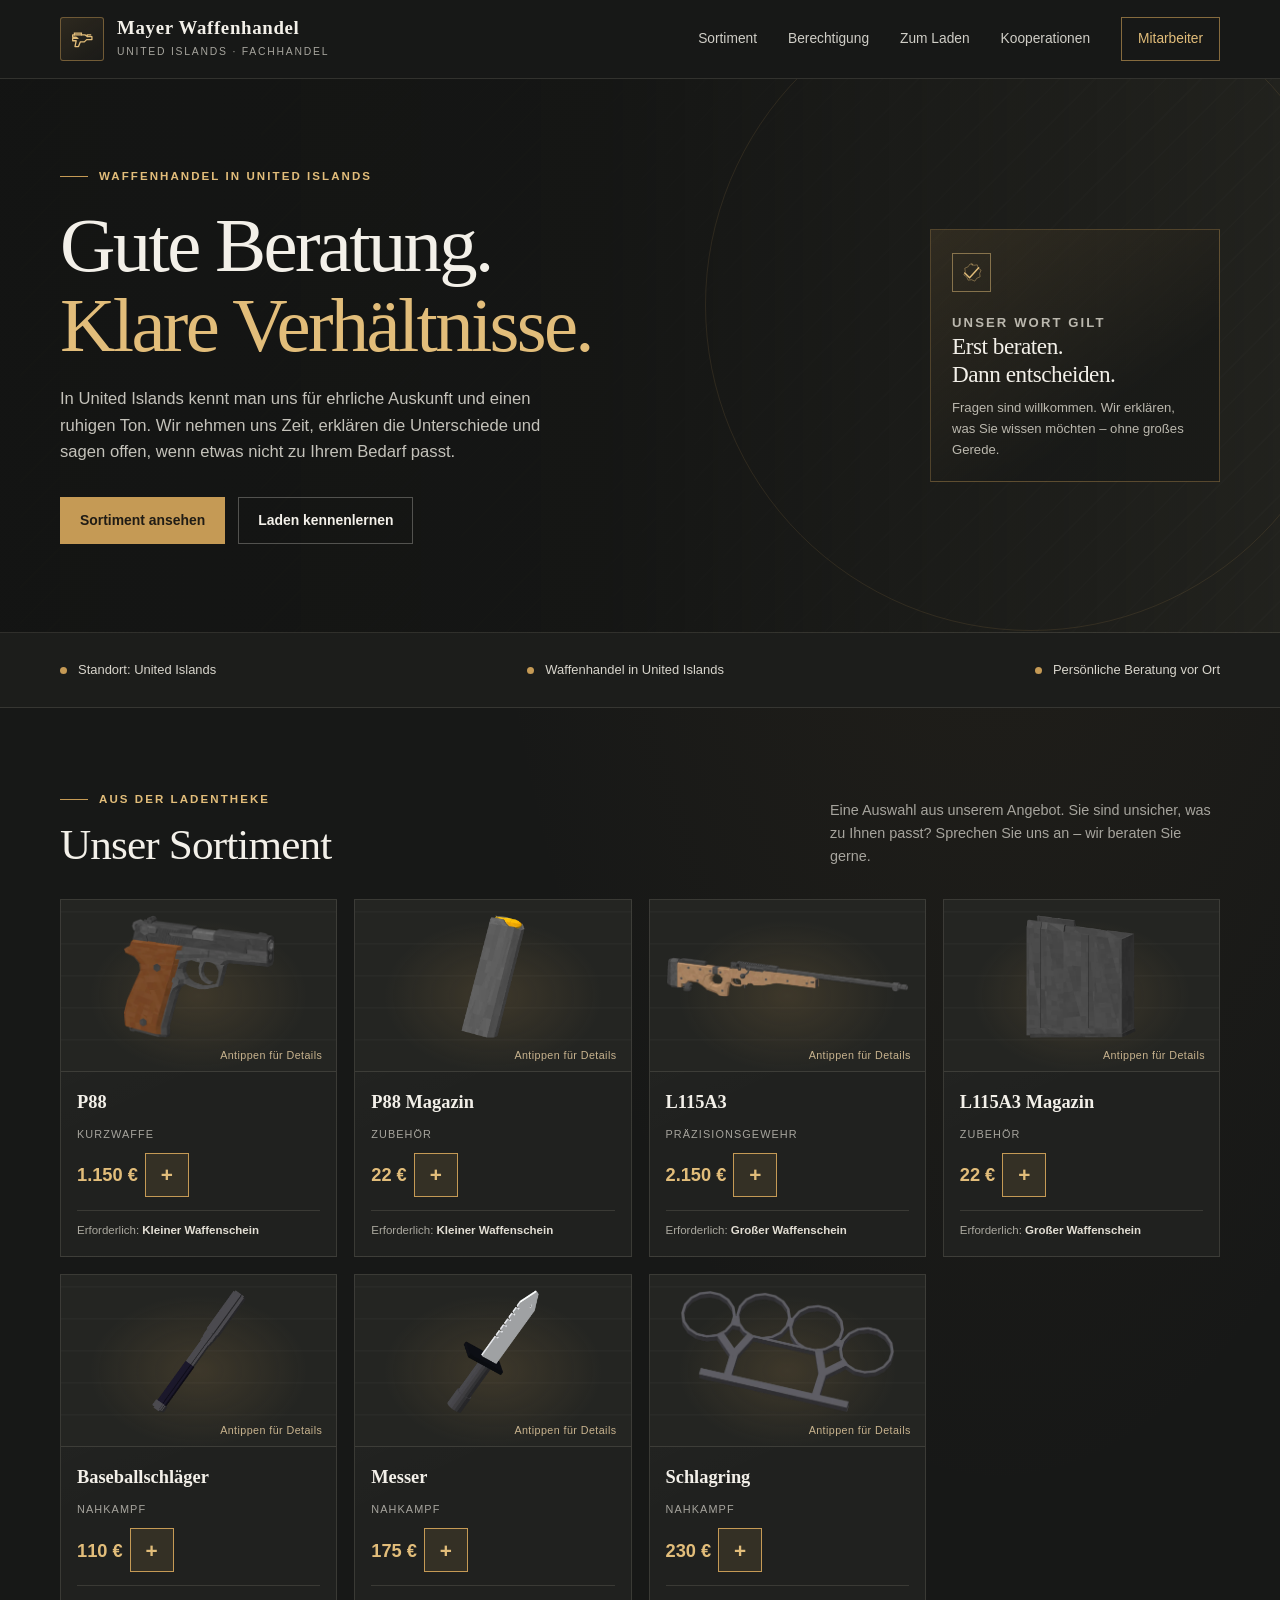
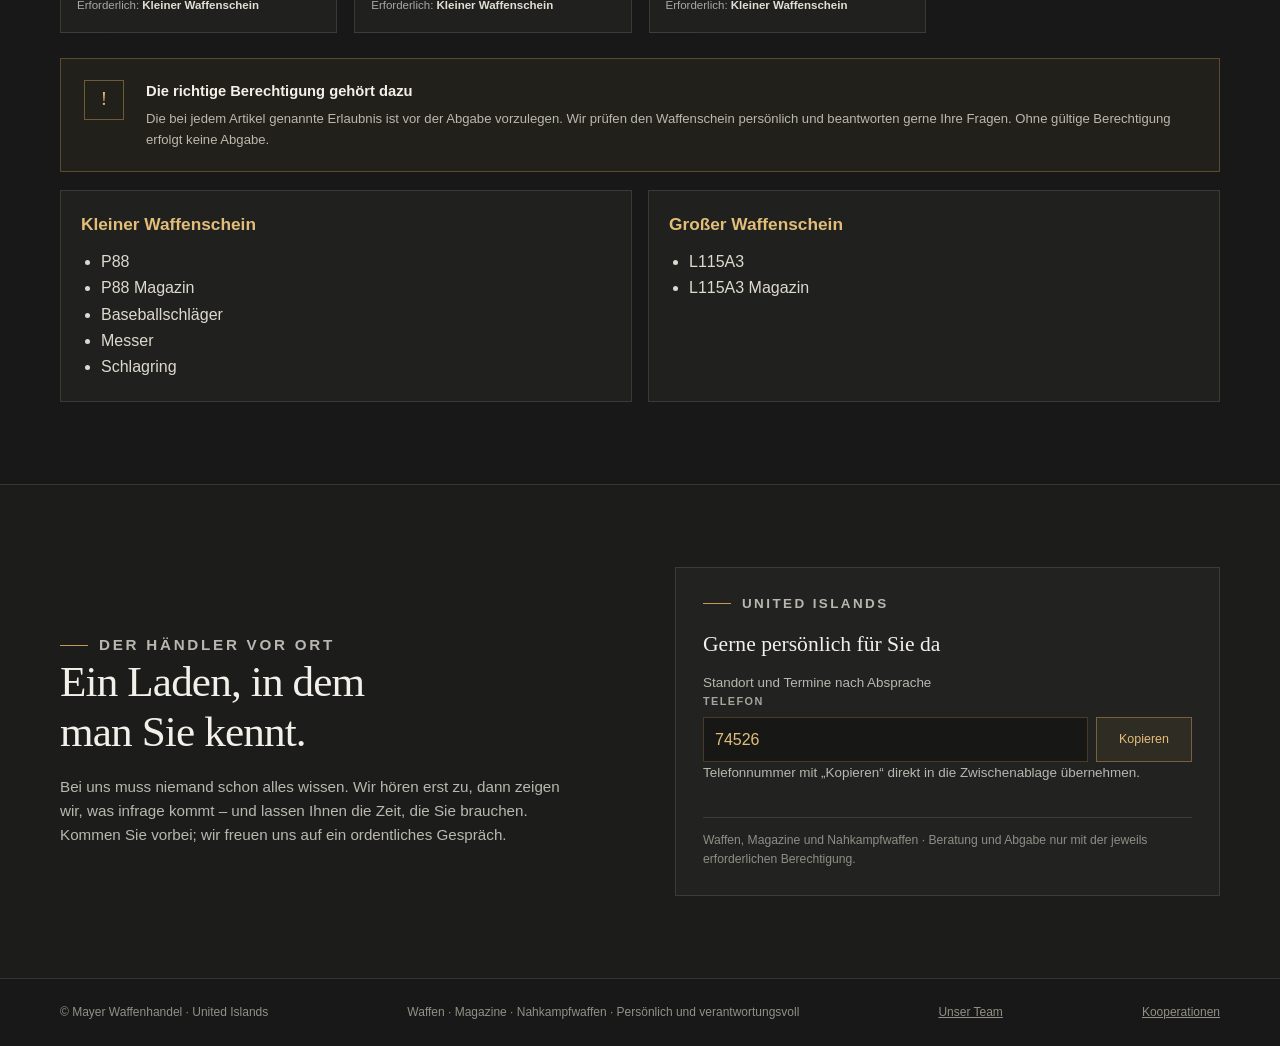
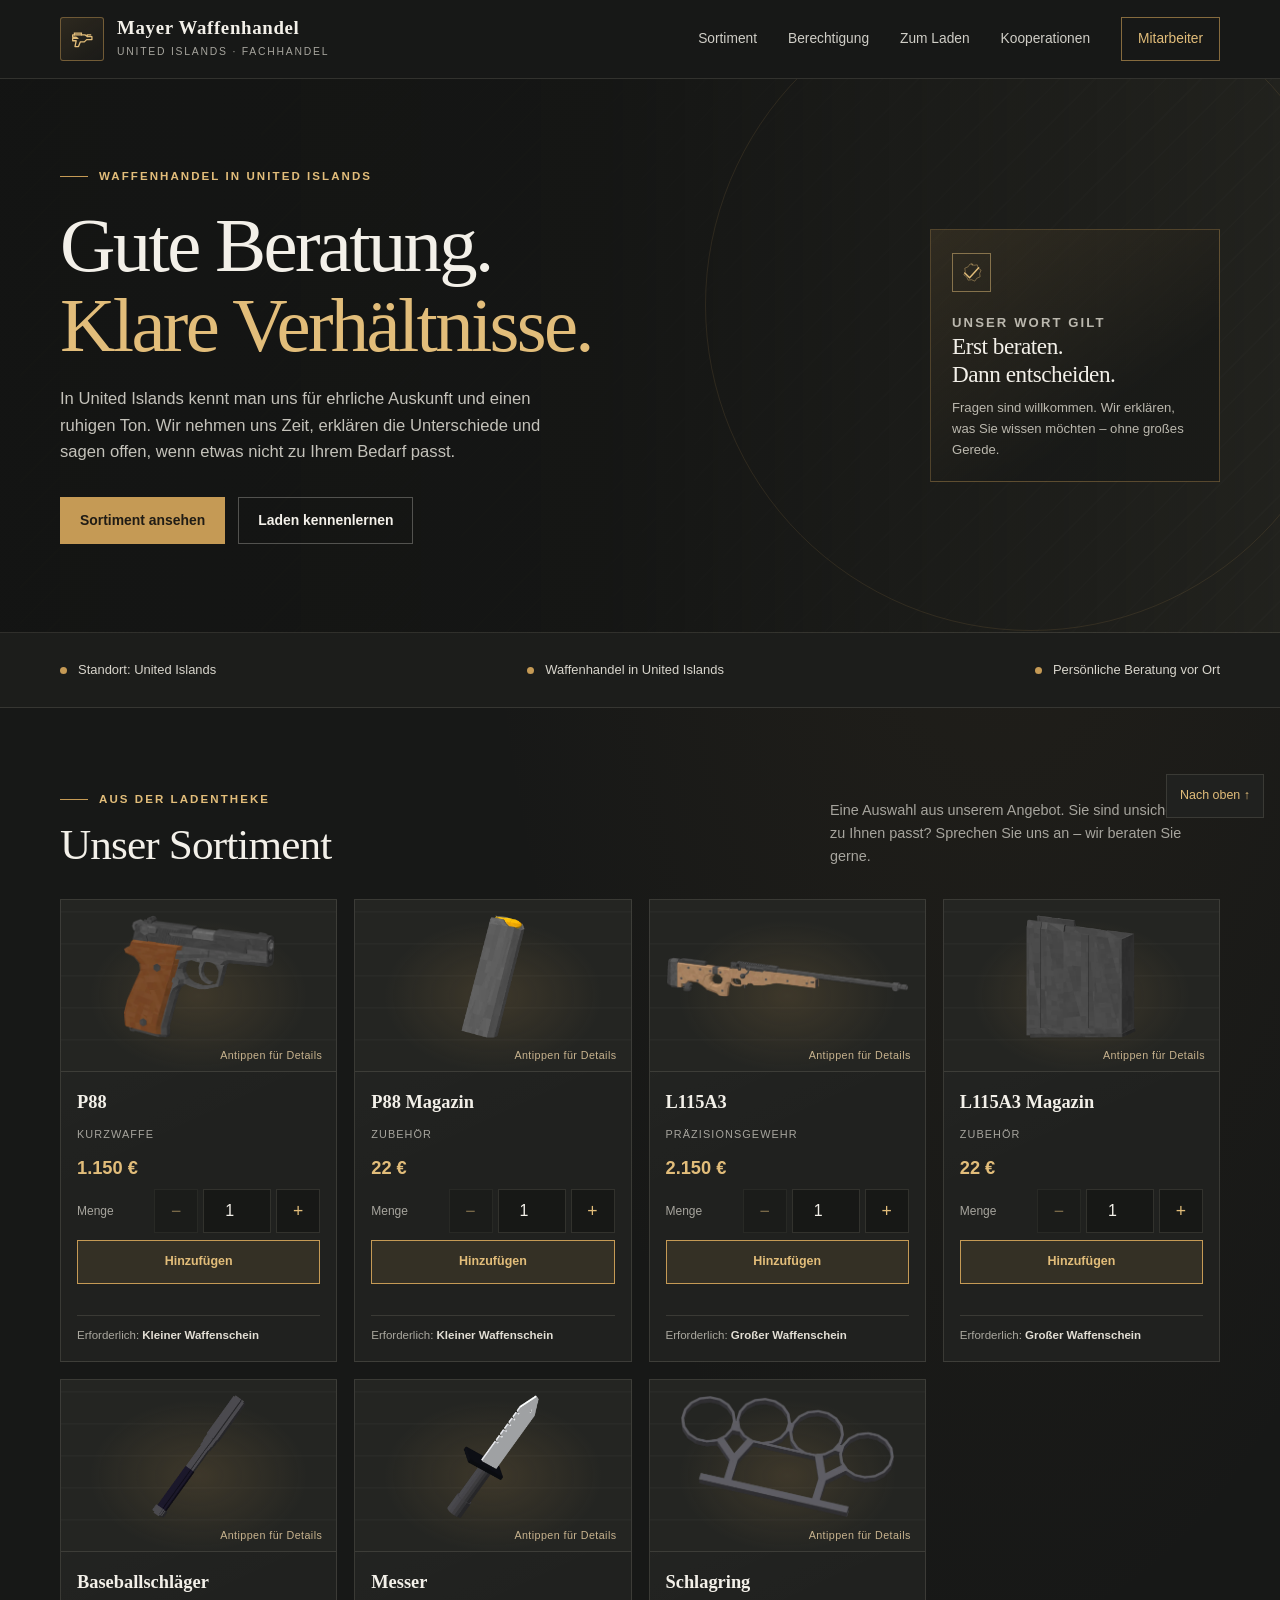
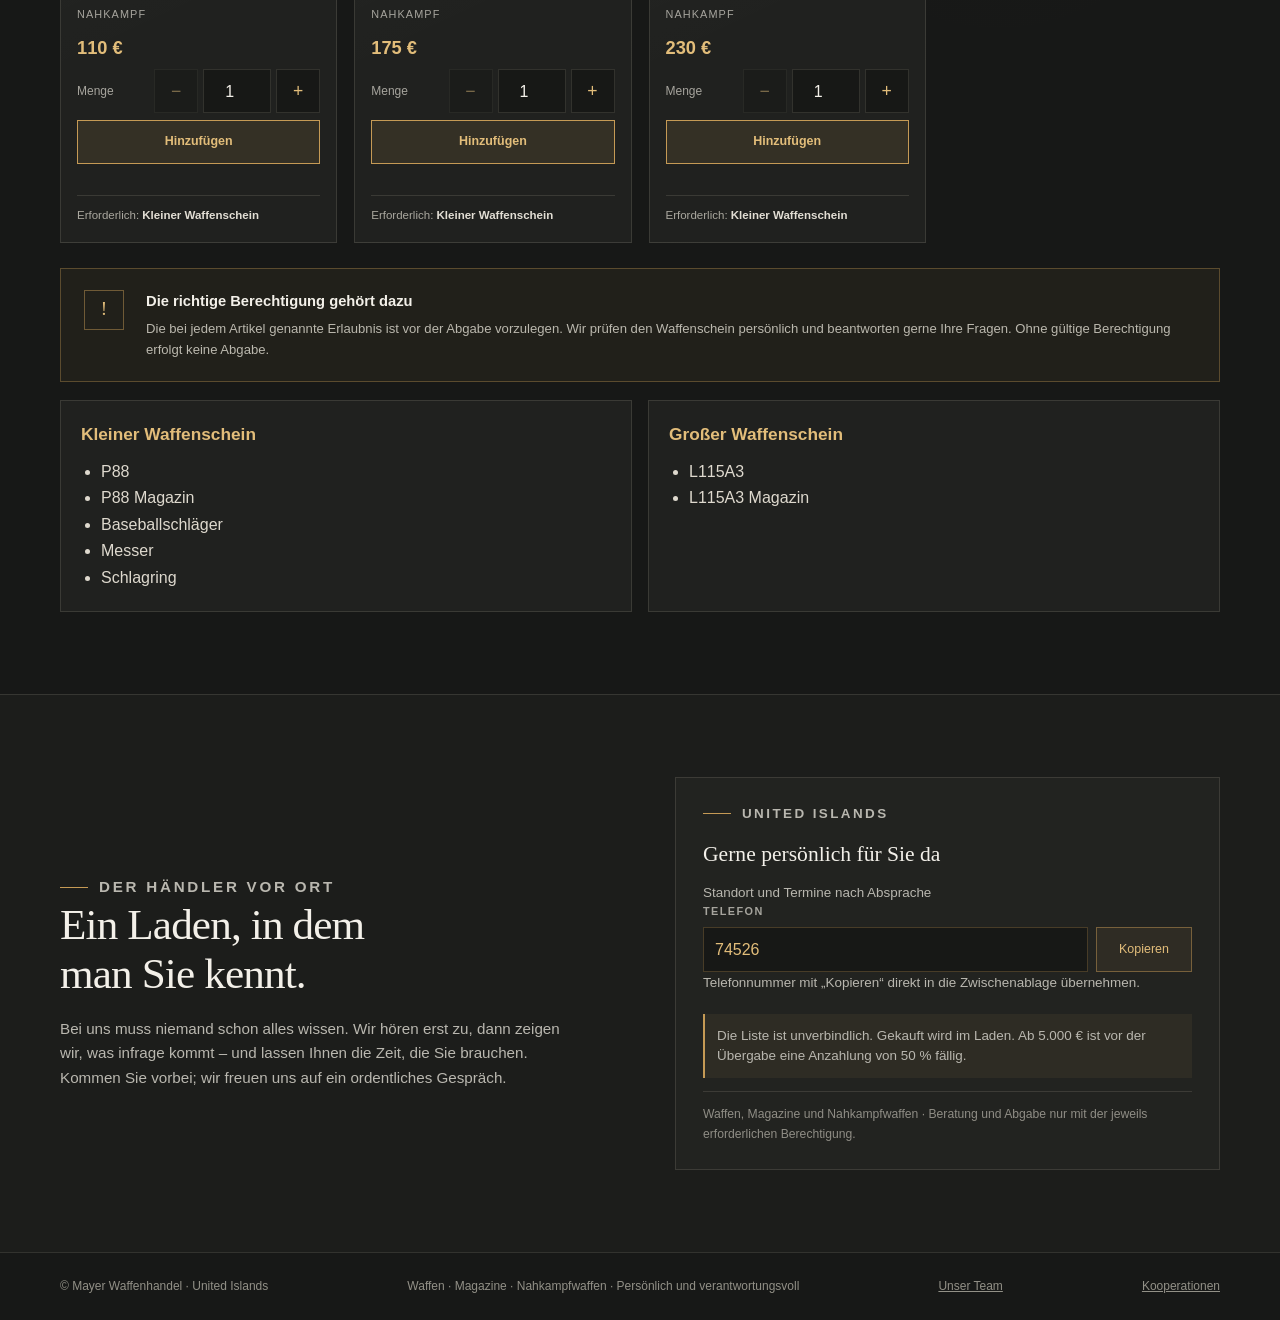
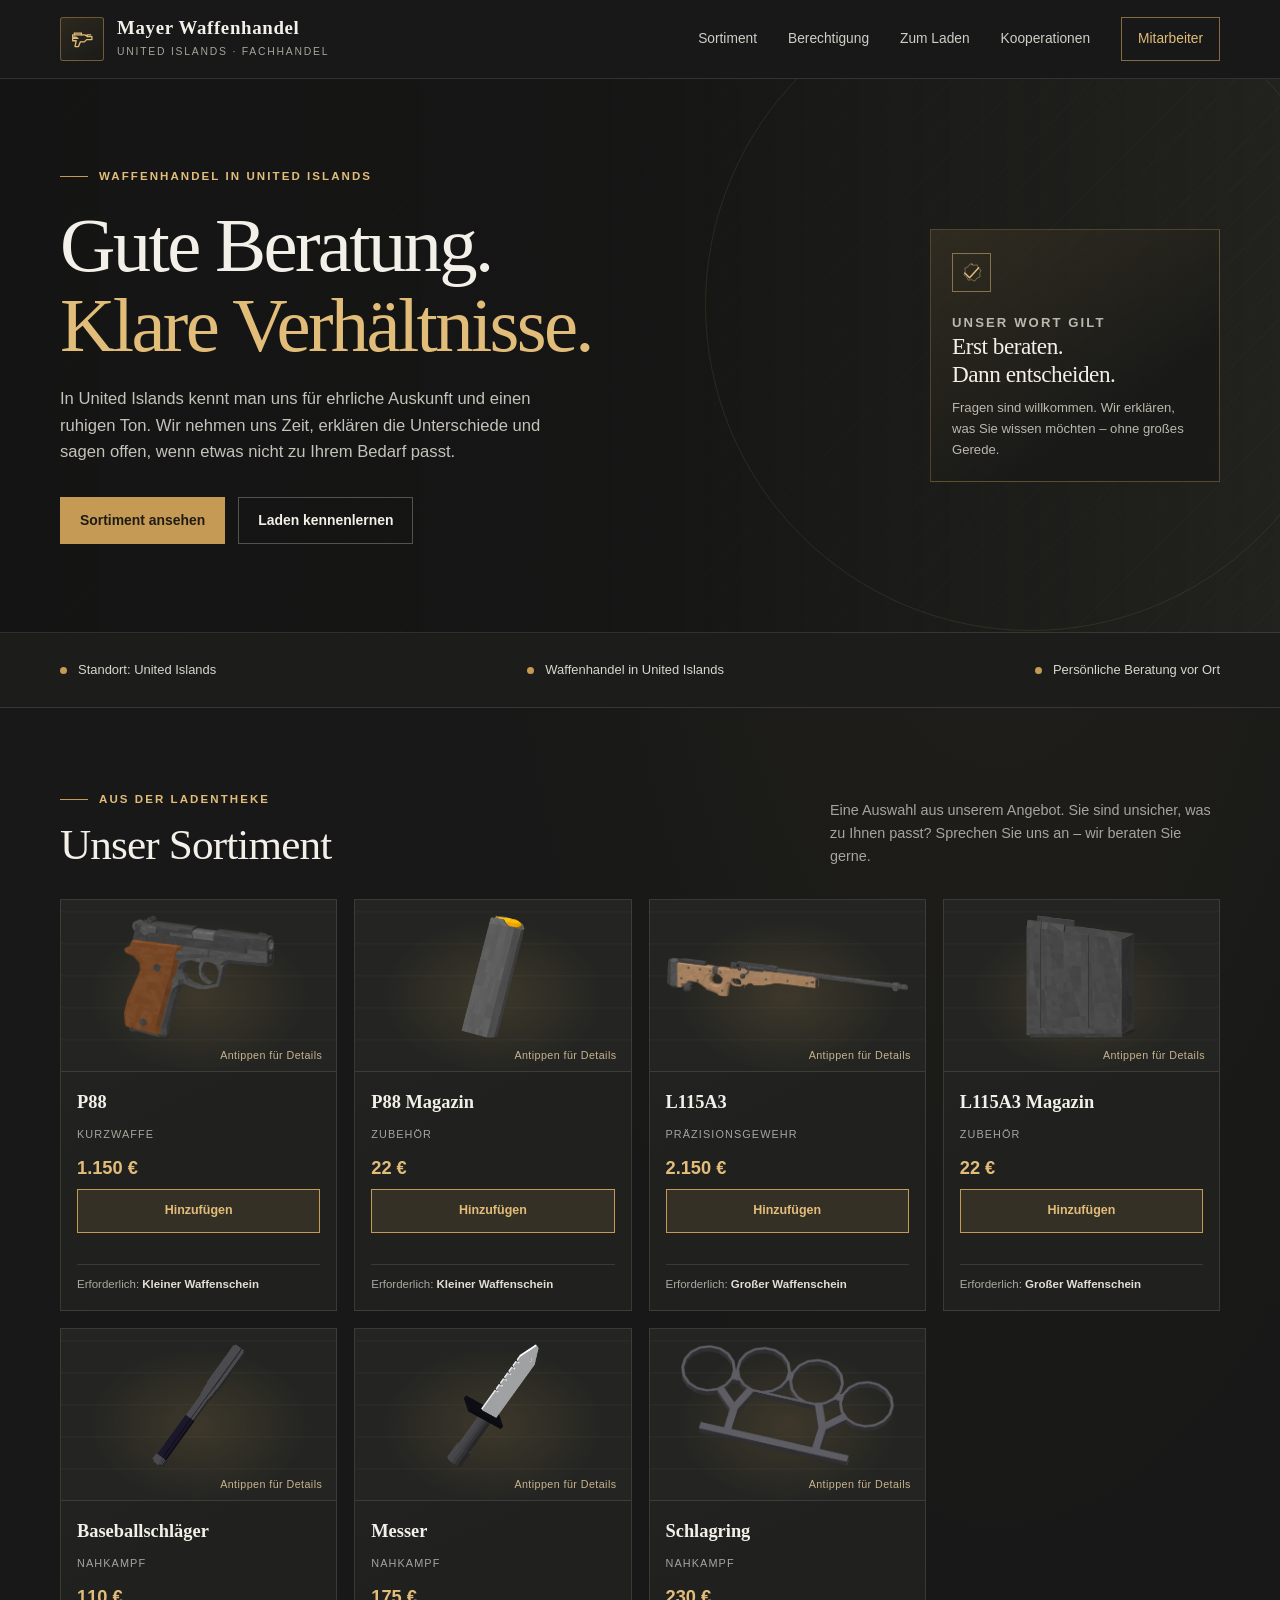
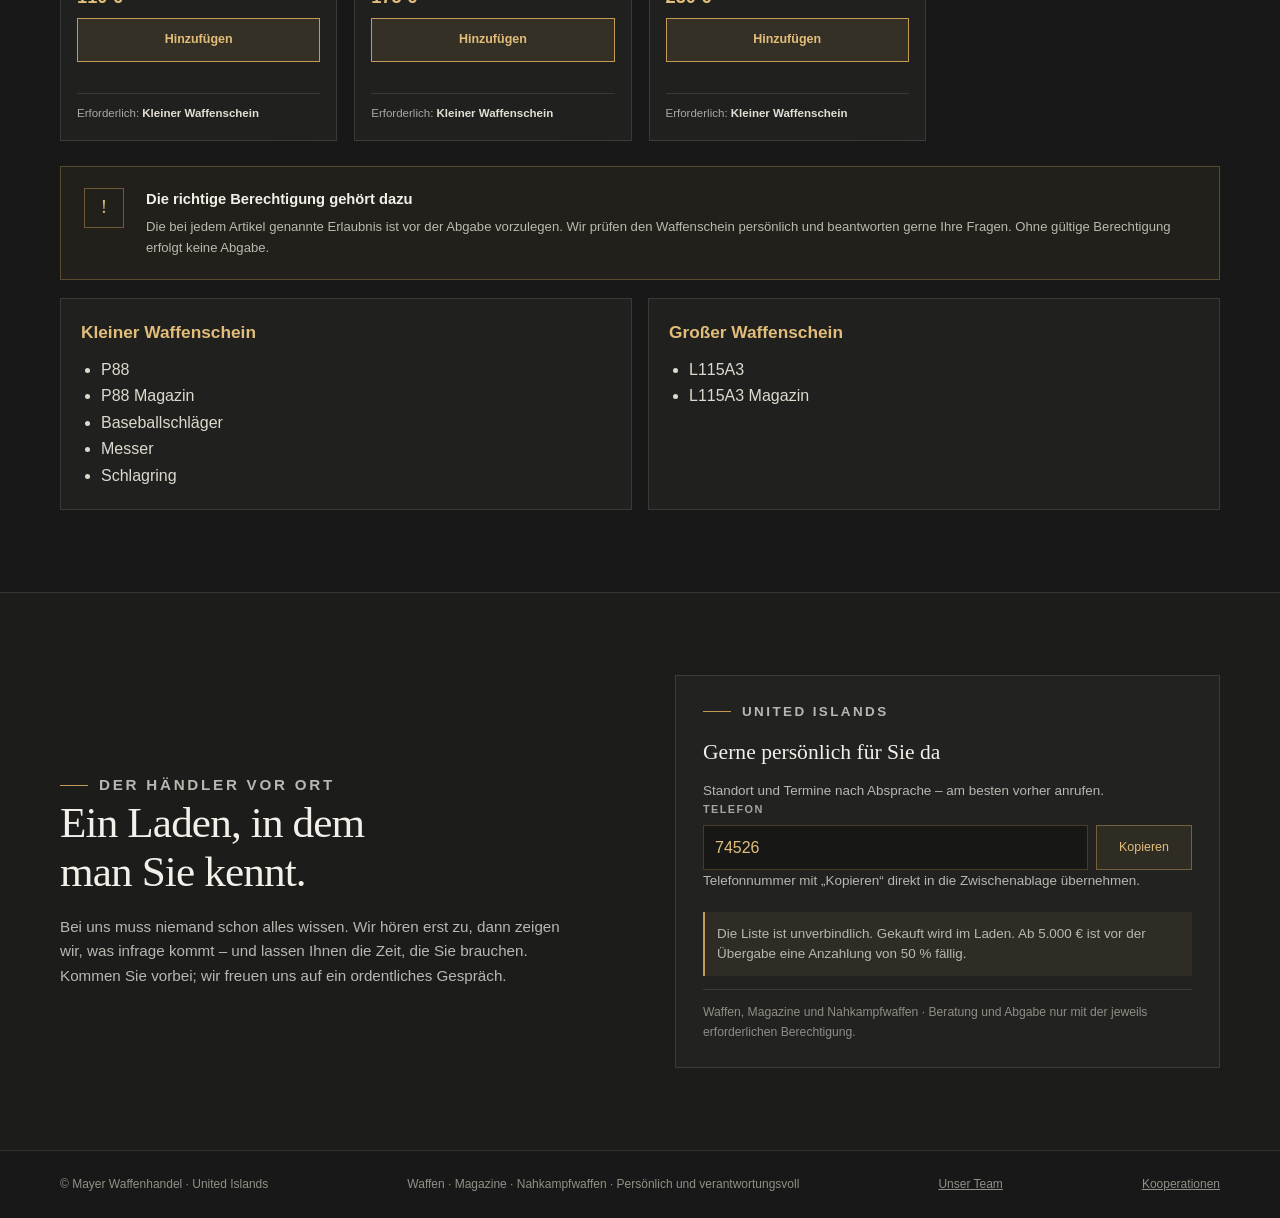
